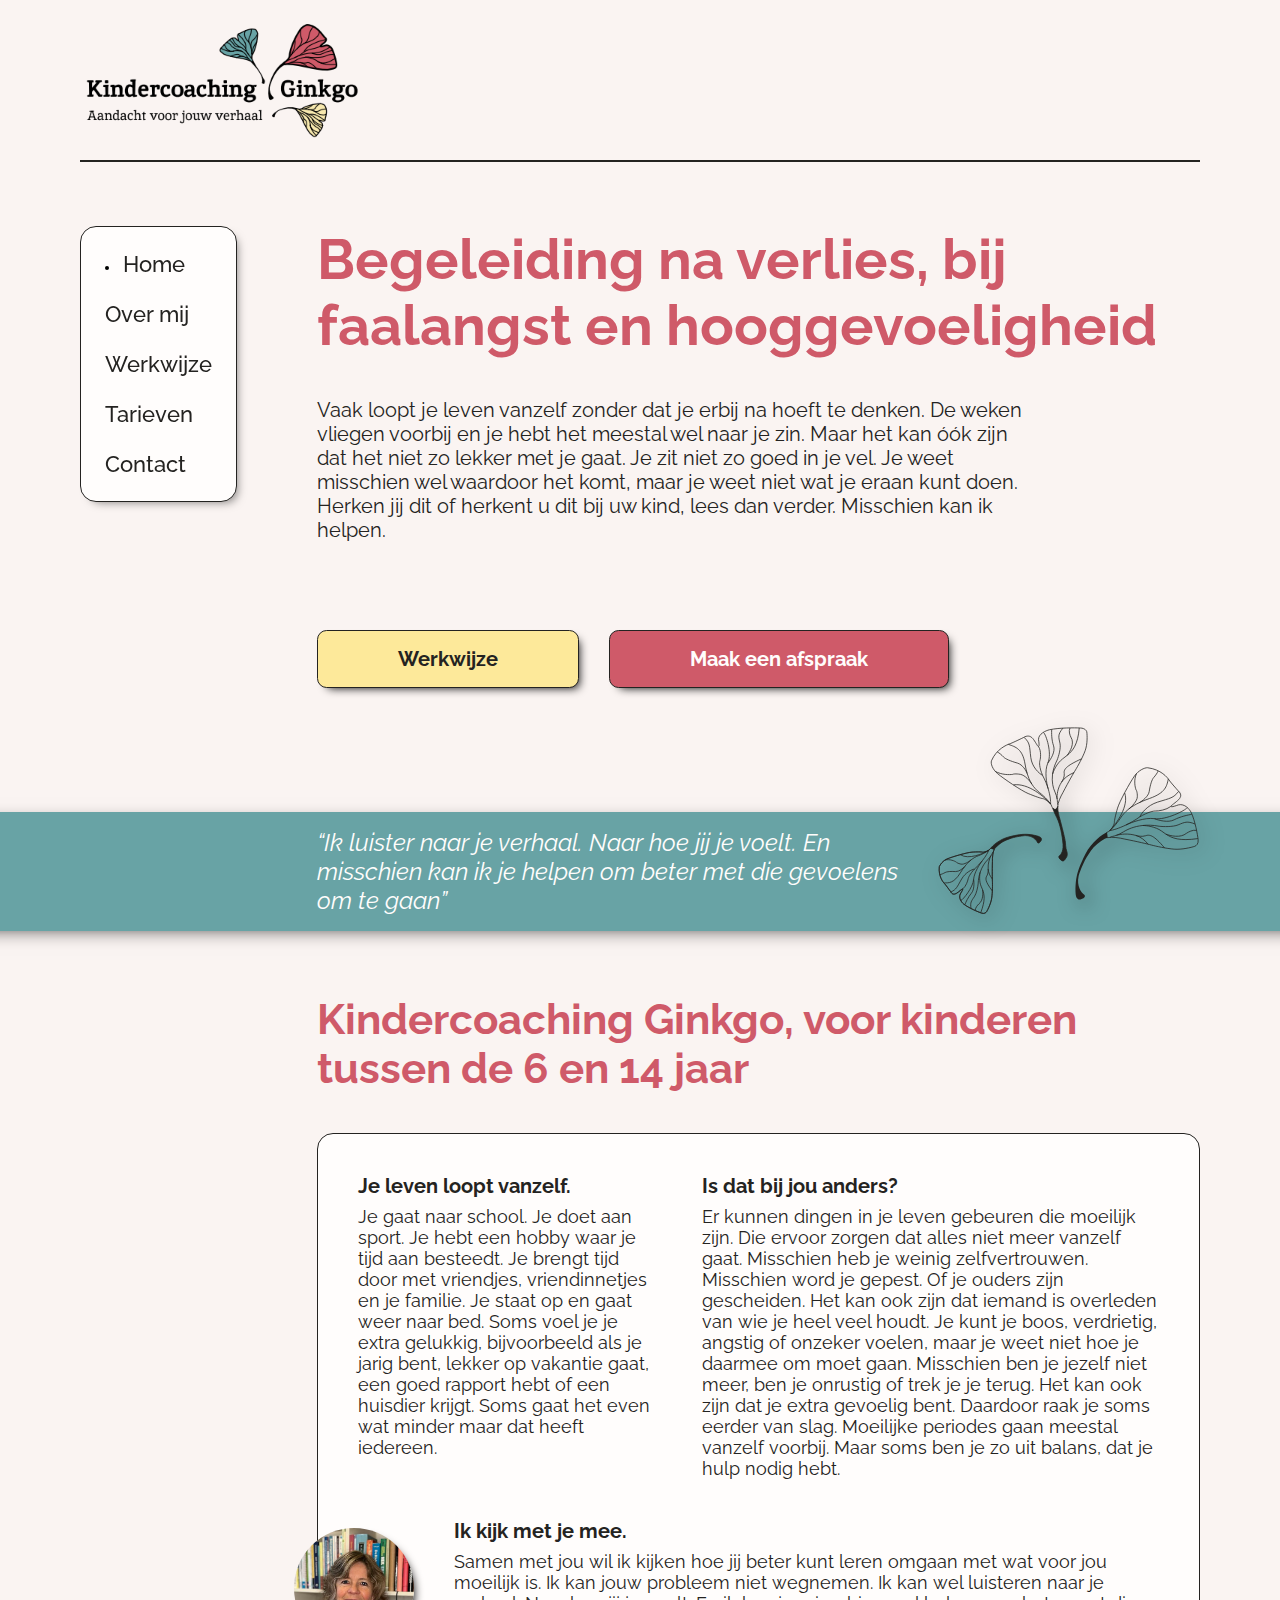
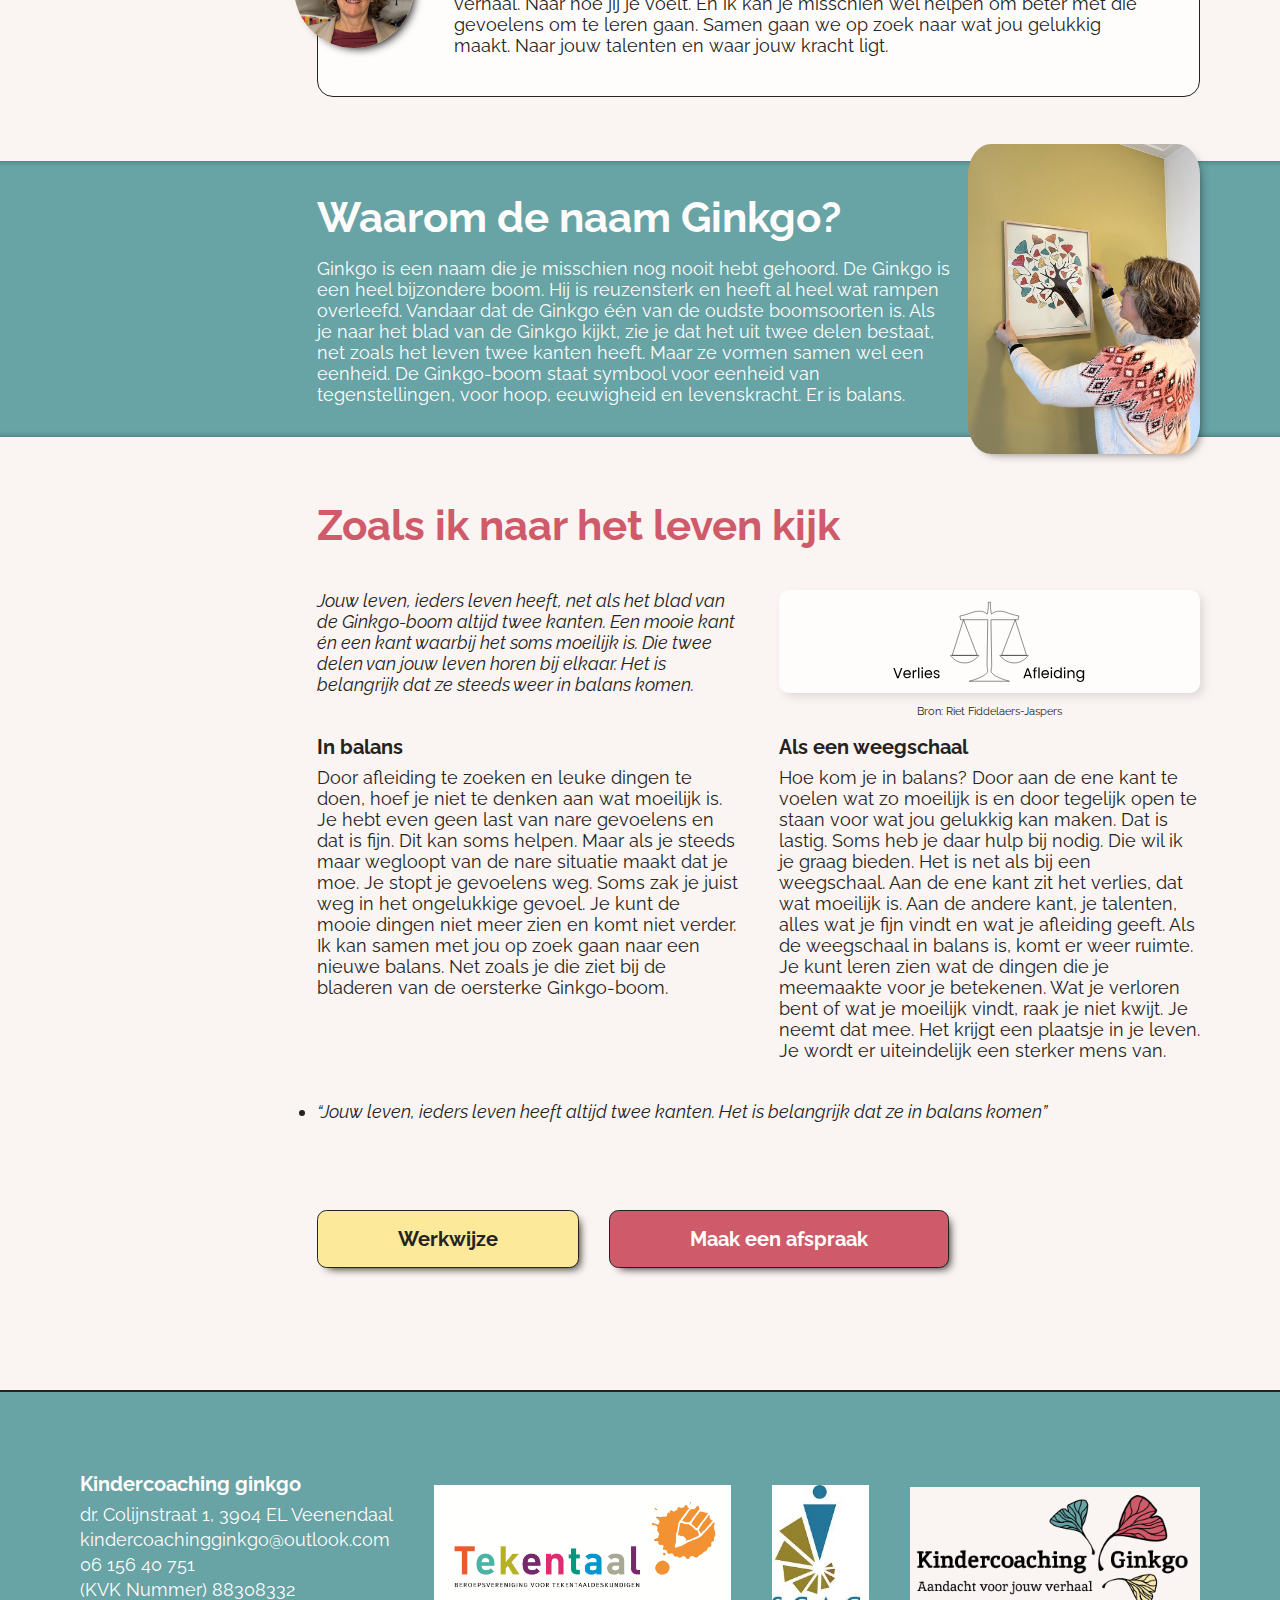
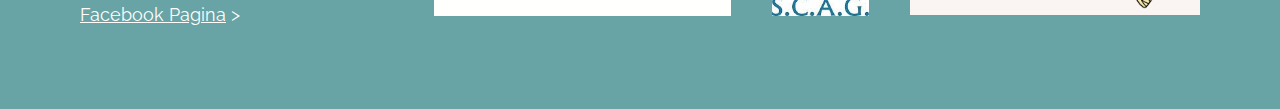
==== index.html @ 44a21fb3 "Transfer of kindercoachingginkgo repository" ====
<!DOCTYPE html>
<html lang="nl">
  <head>
    <meta charset="UTF-8">
    <meta http-equiv="X-UA-Compatible" content="IE=edge">
    <meta name="viewport" content="width=device-width, initial-scale=1.0">
    <meta name="author" content="Pieter Groenendijk">
    <title>Kindercoaching Ginkgo - Home</title>
    <link rel="icon" type="image/svg+xml" href="/resources/three_ginkgo_leaves_favicon.svg">
    <link rel="stylesheet" href="/CSS/base.css">
    <link rel="stylesheet" href="/CSS/index.css">
    <script src="/JS/base.js" defer></script>
    <script src="/JS/index.js" defer></script>
  </head>
  <body>

    <header>
      <article>
        <img src="/resources/logo_temp.PNG" alt="logo van kindercoaching ginkgo">
        <div class="burger">
          <div class="line"></div>
          <div class="line"></div>
          <div class="line"></div>
        </div>
      </article>
    </header>
    <div class="content-container">
      <aside>
        <nav>
          <ul>
            <li id="active"><a href="#">Home</a></li>
            <li><a href="/HTML/over_mij.html">Over mij</a></li>
            <li><a href="/HTML/werkwijze.html">Werkwijze</a></li>
            <li><a href="/HTML/tarieven.html">Tarieven</a></li>
            <li><a href="/HTML/contact.html">Contact</a></li>
          </ul>
        </nav>
      </aside>
      <main>
        <section>
          <article>
            <h1>Begeleiding na verlies, bij faalangst en hoog&shy;gevoeligheid</h1>
            <p>
              Vaak loopt je leven vanzelf zonder dat je erbij na hoeft te denken. De weken
              vliegen voorbij en je hebt het meestal wel naar je zin. Maar het kan óók
              zijn dat het niet zo lekker met je gaat. Je zit niet zo goed in je vel. Je
              weet misschien wel waardoor het komt, maar je weet niet wat je eraan kunt
              doen. Herken jij dit of herkent u dit bij uw kind, lees dan verder.
              Misschien kan ik helpen.
            </p>
            <a class="button" href="/HTML/werkwijze.html">Werkwijze</a>
            <a class="button" href="/HTML/contact.html">Maak een afspraak</a>
          </article>
        </section>
        <section class="blue-bar">
          <article>
            <div id="text-ginkgo-1-container" class="blue-bar-text-container">
              <q
                >Ik luister naar je verhaal. Naar hoe jij je voelt. En misschien kan ik je
                helpen om beter met die gevoelens om te gaan</q
              >
            </div>
            <div id="img-ginkgo-1-container" class="image-container">
              <img
                id="img-ginkgo-1"
                src="/resources/three_ginkgo_leaves.svg"
                alt="logo van kindercoaching ginkgo"
              >
            </div>
          </article>
        </section>
        <section>
          <article>
            <h2>Kindercoaching Ginkgo, voor kinderen tussen de 6 en 14 jaar</h2>
            <div id="boxed-container">
              <article>
                <h3>Je leven loopt vanzelf.</h3>
                <p>
                  Je gaat naar school. Je doet aan sport. Je hebt een hobby waar je tijd
                  aan besteedt. Je brengt tijd door met vriendjes, vriendinnetjes en je
                  familie. Je staat op en gaat weer naar bed. Soms voel je je extra
                  gelukkig, bijvoorbeeld als je jarig bent, lekker op vakantie gaat, een
                  goed rapport hebt of een huisdier krijgt. Soms gaat het even wat minder
                  maar dat heeft iedereen.
                </p>
              </article>
              <article>
                <h3>Is dat bij jou anders?</h3>
                <p>
                  Er kunnen dingen in je leven gebeuren die moeilijk zijn. Die ervoor
                  zorgen dat alles niet meer vanzelf gaat. Misschien heb je weinig
                  zelfvertrouwen. Misschien word je gepest. Of je ouders zijn gescheiden.
                  Het kan ook zijn dat iemand is overleden van wie je heel veel houdt. Je
                  kunt je boos, verdrietig, angstig of onzeker voelen, maar je weet niet
                  hoe je daarmee om moet gaan. Misschien ben je jezelf niet meer, ben je
                  onrustig of trek je je terug. Het kan ook zijn dat je extra gevoelig
                  bent. Daardoor raak je soms eerder van slag. Moeilijke periodes gaan
                  meestal vanzelf voorbij. Maar soms ben je zo uit balans, dat je hulp
                  nodig hebt.
                </p>
              </article>
              <article>
                <img src="/resources/headshot.png" alt="portret van Coraline voor een boekenkast" />
                <div>
                  <h3>Ik kijk met je mee.</h3>
                  <p>
                    Samen met jou wil ik kijken hoe jij beter kunt leren omgaan met wat
                    voor jou moeilijk is. Ik kan jouw probleem niet wegnemen. Ik kan wel
                    luisteren naar je verhaal. Naar hoe jij je voelt. En ik kan je
                    misschien wel helpen om beter met die gevoelens om te leren gaan.
                    Samen gaan we op zoek naar wat jou gelukkig maakt. Naar jouw talenten
                    en waar jouw kracht ligt.
                  </p>
                </div>
              </article>
            </div>
          </article>
        </section>
        <section id="naam-uitleg_ginkgo" class="blue-bar">
          <article>
            <div class="blue-bar-text-container">
              <h2>Waarom de naam Ginkgo?</h2>
              <p>
                Ginkgo is een naam die je misschien nog nooit hebt gehoord. De Ginkgo is
                een heel bijzondere boom. Hij is reuzensterk en heeft al heel wat rampen
                overleefd. Vandaar dat de Ginkgo één van de oudste boomsoorten is. Als je
                naar het blad van de Ginkgo kijkt, zie je dat het uit twee delen bestaat,
                net zoals het leven twee kanten heeft. Maar ze vormen samen wel een
                eenheid. De Ginkgo-boom staat symbool voor eenheid van tegenstellingen, voor hoop, eeuwigheid en levenskracht. Er is balans.
              </p>
            </div>
            <img
              id="img-ginkgo-2"
              src="/resources/schilderij_ophangen.jpeg"
              alt="logo van kindercoaching ginkgo"
            >
          </article>
        </section>
        <section>
          <article>
            <h2>Zoals ik naar het leven kijk</h2>
            <div class="first two-columns">
              <p>
                Jouw leven, ieders leven heeft, net als het blad van de Ginkgo-boom altijd twee kanten. Een mooie kant én een kant waarbij het soms moeilijk is. Die twee delen van jouw leven horen bij elkaar. Het is belangrijk dat ze steeds weer in balans komen.
              </p>
              <div class="weegschaal-container">
                <div class="weegschaal">
                <!-- <img class="weegschaal" src="/resources/weegschaalMetTekst.svg" alt="klassieke weegschaal met links verlies en rechts afleiding"> -->
              </div>
              <p class="bron">Bron: Riet Fiddelaers-Jaspers</p>
              </div>
            </div>
            <div class="two-columns">
              <article>
                <h3>In balans</h3>
                <p>
                  Door afleiding te zoeken en leuke dingen te doen, hoef je niet te denken
                  aan wat moeilijk is. Je hebt even geen last van nare gevoelens en dat is
                  fijn. Dit kan soms helpen. Maar als je steeds maar wegloopt van de nare
                  situatie maakt dat je moe. Je stopt je gevoelens weg. Soms zak je juist
                  weg in het ongelukkige gevoel. Je kunt de mooie dingen niet meer zien en
                  komt niet verder. Ik kan samen met jou op zoek gaan naar een nieuwe
                  balans. Net zoals je die ziet bij de bladeren van de oersterke
                  Ginkgo-boom.
                </p>
              </article>
              <article>
                <h3>Als een weegschaal</h3>
                <p>
                  Hoe kom je in balans? Door aan de ene kant te voelen wat zo moeilijk is
                  en door tegelijk open te staan voor wat jou gelukkig kan maken. Dat is
                  lastig. Soms heb je daar hulp bij nodig. Die wil ik je graag bieden. Het
                  is net als bij een weegschaal. Aan de ene kant zit het verlies, dat wat
                  moeilijk is. Aan de andere kant, je talenten, alles wat je fijn vindt en
                  wat je afleiding geeft. Als de weegschaal in balans is, komt er weer
                  ruimte. Je kunt leren zien wat de dingen die je meemaakte voor je
                  betekenen. Wat je verloren bent of wat je moeilijk vindt, raak je niet
                  kwijt. Je neemt dat mee. Het krijgt een plaatsje in je leven. Je wordt
                  er uiteindelijk een sterker mens van.
                </p>
              </article>
            </div>
            <q class="inline-quote">Jouw leven, ieders leven heeft altijd twee kanten. Het is belangrijk dat ze in balans komen</q>
            <a class="button" href="/HTML/werkwijze.html">Werkwijze</a>
            <a class="button" href="/HTML/contact.html">Maak een afspraak</a>
          </article>
        </section>
      </main>
    </div>
    <footer>
      <article>
        <div>
          <h3>Kindercoaching ginkgo</h3>
          <ul>
            <li>dr. Colijnstraat 1, 3904 EL Veenendaal</li>
            <li>kindercoachingginkgo<wbr>@outlook.com</li>
            <li>06 156 40 751</li>
            <li>(KVK Nummer) 88308332</li>
            <li><a class="inline-link" target="_blank" href="https://www.facebook.com/profile.php?id=100089373126480">Facebook Pagina</a> ></li>
          </ul>
        </div>
        <a class="inline-link" target="_blank" href="https://tekentaal.nl/"><img src="/resources/logo_tekentaal.png" alt="logo van beroepsvereniging tekentaal"></a>
        <a class="inline-link" target="_blank" href="https://www.scag.nl/"><img src="/resources/logo-scag.jpg" alt="logo van geschillencommissie SCAG"></a>
        <a class="inline-link" href="#"><img src="/resources/logo_temp.PNG" alt="logo van kindercoaching ginkgo"></a>
      </article>
    </footer>
  </body>
</html>
---- CSS/base.css ----
/* Raleway, sans-serif */
@import url("https://fonts.googleapis.com/css2?family=Raleway:ital,wght@0,400;0,500;0,700;1,500&display=swap") all;

:root {
  /* Colors */
  --clr_white: #faf4f2;
  --clr_extra_white: #fffdfc;
  --clr_black: #242321;
  --clr_red: #cf5a69;
  --clr_yellow: #fde99a;
  --clr_blue: #68a3a5;
  /* Spacing */
  --spc_smallest: 8rem;
  --spc_small: calc(var(--spc_smallest) * 2);
  --spc_regular: calc(var(--spc_small) * 2.5);
  --spc_large: calc(var(--spc_small) * 4);
  --spc_largest: calc(var(--spc_small) * 5);

  --spc_small_border: 1px;
  --spc_regular_border: 2px;
  /* Fonts */
  --fnt_weight_regular: 400;
  --fnt_weight_medium: 500;
  --fnt_weight_bold: 700;

  font-size: 1px; /* For scaling text */
  --fnt_size_paragraph_text: 18rem;
  --fnt_size_paragraph_special: 20rem;
  --fnt_size_navbar: 22rem;
  --fnt_size_quote: 24rem;
  --fnt_size_sec_title: 42rem;
  --fnt_size_main_title: 56rem;
  /* Shadows */
  --shd_regular: 5px 5px 10px -5px rgba(0, 0, 0, 0.5);
  --shd_strong: 5px 5px 10px -5px black;
  --shd_large: 0px 5px 20px -10px black;
}

::selection {
  background-color: var(--clr_yellow);
  color: var(--clr_red);
}

/* general */
html {
  width: 100vw;
  overflow-x: hidden;
}

html * {
  margin: 0;
  padding: 0;
  font-family: "Raleway", sans-serif;
  scroll-behavior: smooth;
}

body {
  --content-container-margin: min(80px, 10%);
  padding-inline: var(--content-container-margin);
  display: flex;
  flex-direction: column;
  min-height: 100vh;
  background-color: var(--clr_white);
}

body > * {
  margin-inline: auto;
  width: 100%;
  max-width: 1180px;
}

/* text related */
article :is(h1, h2) {
  font-weight: var(--fnt_weight_bold);
  color: var(--clr_red);
}

article :is(h3, p, ul, q) {
  color: var(--clr_black);
  max-width: 75ch;
}

article h1 {
  font-size: var(--fnt_size_main_title);
}

article h2 {
  font-size: var(--fnt_size_sec_title);
}

article :is(h3, a:not(.inline-link)),
section:first-child > article > p {
  font-size: var(--fnt_size_paragraph_special);
  max-width: 60ch;
}

article :is(p, ul, td) {
  font-size: var(--fnt_size_paragraph_text);
}

nav {
  font-size: var(--fnt_size_navbar);
}

q {
  quotes: "“" "”" "‘" "’";
  font-size: var(--fnt_size_quote);
  font-style: italic;
}

q.inline-quote {
  display: list-item;
  font-size: var(--fnt_size_paragraph_text);
  list-style-type: disc;
}

/* GENERAL SPACING */
section {
  padding-block: var(--spc_large);
}

section.blue-bar:not(.normal-spacing) {
  padding-block: var(--spc_small);
}

section.blue-bar:not(.normal-spacing) :is(h2, p, ul) {
  margin-block: var(--spc_small);
}

:is(h1, h2, p, q, ul):not(:last-child) {
  margin-block-end: var(--spc_regular);
}
/* 
h1, h2, p:not(:last-child), q {
  margin-block-end: var(--spc_regular);
} */

h3 {
  margin-block-end: var(--spc_smallest);
}

.button {
  margin-block-start: calc(var(--spc_regular) * 1.2);
  margin-block-end: calc(var(--spc_regular) * 1.5);
}

#boxed-container {
  display: grid;
  padding: var(--spc_regular);
  border: var(--spc_small_border) solid var(--clr_black);
  border-radius: var(--spc_small);
  background-color: var(--clr_extra_white);
}

/* header * */
header > article {
  position: relative;
  border-block-end: var(--spc_regular_border) solid var(--clr_black);
  padding-block: var(--spc_small);
}

/* div.content-container */
.content-container {
  position: relative;
  display: flex;
  flex-grow: 1;
}

/* aside + nav */
aside {
  position: relative;
  top: var(--spc_large);
  margin-inline-end: var(--spc_largest);
}

nav {
  position: sticky;
  top: var(--spc_large); /* to force it to stick with a minimum spacing when scrolling */
  z-index: 1; /* To render above full bleed .blue-bar elements */
  border: var(--spc_small_border) solid var(--clr_black);
  border-radius: var(--spc_small);
  box-shadow: var(--shd_regular);
  background-color: var(--clr_extra_white);
}

nav > ul {
  list-style-type: none;
}

nav li {
  margin: calc(var(--spc_small) * 1.5);
}

#active {
  list-style-type: disc;
  list-style-position: inside;
}

#active::marker {
  font-size: 0.6em;
}

nav a {
  font-weight: var(--fnt_weight_medium);
  text-decoration: underline solid transparent;
  color: var(--clr_black);
  transition: 500ms;
}

nav a:hover {
  text-shadow: 0px 0px 0 var(--clr_black);
  color: var(--clr_black);
  text-decoration: underline solid var(--clr_blue);
  text-decoration-thickness: 2px;
}

/* main */
.button {
  position: relative;
  display: inline-block;
  width: fit-content;
  margin-inline-end: calc(var(--spc_regular) * 0.75);
  padding-block: var(--spc_small);
  padding-inline: var(--spc_largest);
  background-color: var(--clr_yellow);
  border: var(--spc_small_border) solid var(--clr_black);
  border-radius: calc(var(--spc_small) * 0.6);
  box-shadow: var(--shd_strong);
  font-weight: var(--fnt_weight_bold);
  text-decoration: none;
  transition-property: left, top, box-shadow;
  inset: 0;
  transition-duration: 300ms;
}

.button:hover {
  left: 2.5px;
  top: 2.5px;
  box-shadow: none;
}

.button:hover::before {
  /* To prevent moving back when mouse on border of button */
  content: "";
  position: absolute;
  inset: -3.5px;
}

.button[href="/HTML/werkwijze.html"] {
  margin-block-end: 0; /* to hard-fix margins not collapsing because of display: inline-block; */
  background-color: var(--clr_yellow);
  color: var(--clr_black);
}

.button[href="/HTML/contact.html"] {
  text-align: center;
  background-color: var(--clr_red);
  color: var(--clr_extra_white);
}

/*blue bar */
.blue-bar {
  position: relative;
  isolation: isolate;
  background-color: var(--clr_blue);
}

.blue-bar::before,
footer::before {
  content: "";
  display: block;
  position: absolute;
  margin-inline: -50vw;
  inset: 0;
  z-index: -1;
  background-color: var(--clr_blue);
}

.blue-bar::before {
  box-shadow: var(--shd_large);
}

.blue-bar:nth-child(4n)::before {
  box-shadow: inset 0 0 10px -4px black;
}

.blue-bar > article {
  display: flex;
  gap: var(--spc_small);
}

.blue-bar :is(h2, p, ul, q) {
  color: var(--clr_extra_white);
}

/* footer */
footer {
  padding-block: var(--spc_largest);
  position: relative;
  background-color: var(--clr_blue);
}

footer::before {
  outline: var(--spc_regular_border) solid var(--clr_black);
}

footer > article {
  display: flex;
  flex-direction: row;
  margin-inline: auto;
  justify-content: space-between;
  align-items: center;
  gap: var(--spc_regular);
}

footer > article :first-child {
  flex-shrink: 0; /* Text at the left maintains it's size; */
  word-break: break-word;
}

footer > article * {
  color: var(--clr_extra_white);
  min-width: 0;
}

footer > article a > img {
  width: 100%;
  height: 100%;
  max-height: 132px;
}

footer > article ul {
  list-style-type: none;
}

footer > article li {
  margin-block: calc(var(--spc_smallest) / 2);
}

/* LAYOUT ADJUSTMENTS */

/* Enlarge font-size for for large screen */
@media screen and (max-width: 1024px) {
  :root {
    --spc_smallest: 7rem;
    --spc_small: calc(var(--spc_smallest) * 2);
    --spc_regular: calc(var(--spc_small) * 2.5);
    --spc_large: calc(var(--spc_small) * 4);
    --spc_largest: calc(var(--spc_small) * 5);

    --fnt_size_paragraph_text: 16rem;
    --fnt_size_paragraph_special: 18rem;
    --fnt_size_navbar: 19rem;
    --fnt_size_quote: 20rem;
    --fnt_size_sec_title: 34rem;
    --fnt_size_main_title: 42rem;
  }

  /* header */
  header {
    position: sticky;
    z-index: 1;
    top: 0;
    background: var(--clr_white);
  }

  header > article {
    display: flex;
    justify-content: space-between;
    align-items: center;
  }

  header::before {
    content: "";
    background: var(--clr_white);
    border-bottom: var(--spc_regular_border) solid black;
    display: block;
    position: absolute;
    margin-inline: -50vw;
    inset: 0;
    z-index: -1;
  }

    header > article > img {
      height: 75px;
    }

  /* navbar */
  .burger {
    width: 38px;
    padding: 15px;
    margin: -15px;
    z-index: 2;
    border-radius: 10px;;
  }

  .burger:hover {
    background: var(--clr_extra_white);
  }

  .burger > .line {
    width: 100%;
    height: 2px;
    margin: 10px 0;
    background-color: var(--clr_black);
    border-radius: 5px;
  }

  aside {
    display: block;
    position: fixed;
    top: 104px;
    margin: 0;
    height: 100vh;
    z-index: 1;
    transition: all 500ms;
    right: -300px;
  }

  .visible {
    right: -0;
  }

  nav {
    position: relative;
    top: 0;
    height: 100%;
    border-radius: 0;
    padding-inline: var(--spc_regular);
  }

  nav > ul > li {
    padding-block-start: var(--spc_small);
  }

  /* intro */
  .button {
    margin-block-start: calc(var(--spc_regular) * 0.8);
    margin-block-end: 0;
  }

  /* footer */
  footer > article {
    display: grid;
    grid-template-columns: min-content auto;
    gap: var(--spc_small);
  }

  footer > article a > img {
    width: auto;
  }

  footer > article a[href="https://www.scag.nl/"] {
    grid-column: 2;
    grid-row: 1;
  }

  footer > article a[href="https://www.scag.nl/"] > img {
    display: block;
    margin-inline-start: auto;
  }

  footer > article a[href="https://tekentaal.nl/"] {
    grid-column: 2;
  }

  footer > article a[href="#"] {
    grid-row: 2;
  }
}

@media screen and (max-width: 800px) {
  :root {
    --fnt_size_sec_title: 28rem;
    --fnt_size_main_title: 32rem;
  }

  /* footer */
  footer > article {
    grid-template-columns: 1fr;
  }

  footer > article * {
    margin-inline: auto;
    grid-column: 1 !important;
    grid-row: auto / auto !important;
  }

  footer > article > a[href="#"] {
    grid-row: 2 !important;
  } 

  footer > article a > img {
    max-width: 290px;
    width: 100%;
  }
}
---- CSS/index.css ----
#boxed-container {
    grid-template-columns: 1fr 1.5fr;
    gap: var(--spc_regular);
}

#boxed-container > *:last-child {
    display: flex;
    align-items: center;
    margin-inline-start: calc(var(--spc_large) * -1);
    grid-column: span 2;
}

#boxed-container > :last-child > img {
    margin-right: var(--spc_regular);
    border-radius: 50%;
    box-shadow: var(--shd_strong);
}

.two-columns {
    margin-block-end: var(--spc_regular);
    display: grid;
    grid-template-columns: 1fr 1fr;
    gap: var(--spc_regular);
}

.first.two-columns {
    grid-template-columns: 1fr 1fr;
}

.first.two-columns > p {
    font-style: italic;
    margin-block-end: 0;
}

.weegschaal-container {
    display: flex;
    flex-direction: column;
    height: 110%;
}

.weegschaal {
    height: 100%;
    box-sizing: border-box;
    background-color: var(--clr_extra_white);
    background-image: url("/resources/weegschaal.svg");
    background-repeat: no-repeat;
    background-size: contain;
    background-position: center;
    border-radius: 10px;
    border: 10px solid var(--clr_extra_white);
    filter: drop-shadow(4px 4px 4px rgba(0, 0, 0, 0.1));
}

.bron {
    margin: 0 auto;
    text-align: center;
    position: relative;
    top: calc(var(--spc_small) * 0.75);
    font-size: calc(var(--fnt_size_paragraph_text) * 0.6);
}

#img-ginkgo-1-container {
    position: relative;
    flex: 1 0.5 40%;
    max-width: 280px; /* to max the height of the image inside */
}

#img-ginkgo-1 {
    position: absolute;
    width: 100%;
    bottom: 0;
    filter: drop-shadow(5px 5px 10px rgba(0, 0, 0, 0.5)); /* --shd_regular w/o spread */
}

#img-ginkgo-2 {
    position: absolute;
    max-width: 440px;
    height: min(120%, 310px);
    top: 50%;
    right: 0;
    transform: translateY(-50%);
    border-radius: 10%;
    box-shadow: var(--shd_regular);
} 

img[src="/resources/headshot.png"] {
    width: 120px;
}

@media screen and (max-width: 1150px) {
    #boxed-container {
        grid-template-columns: auto;
    }

    #boxed-container > *:last-child {
        grid-column: span 1;
    }
}

@media screen and (max-width: 1024px) {

}

@media screen and (max-width: 800px) {
    #img-ginkgo-1-container {
        display: none;
    }

    #img-ginkgo-2 {
        display: none;
    }

    .two-columns {
        display: flex;
        flex-direction: column;
    }

    .weegschaal-container {
        height: 150px;
    }

    img[src="/resources/weegschaal.svg"] {
        height: 80px;
    }

    #boxed-container>*:last-child {
        align-items: start;
    }

    #boxed-container > :last-child > img {
        width: 60px;
        align-items: flex-start;
    }
}
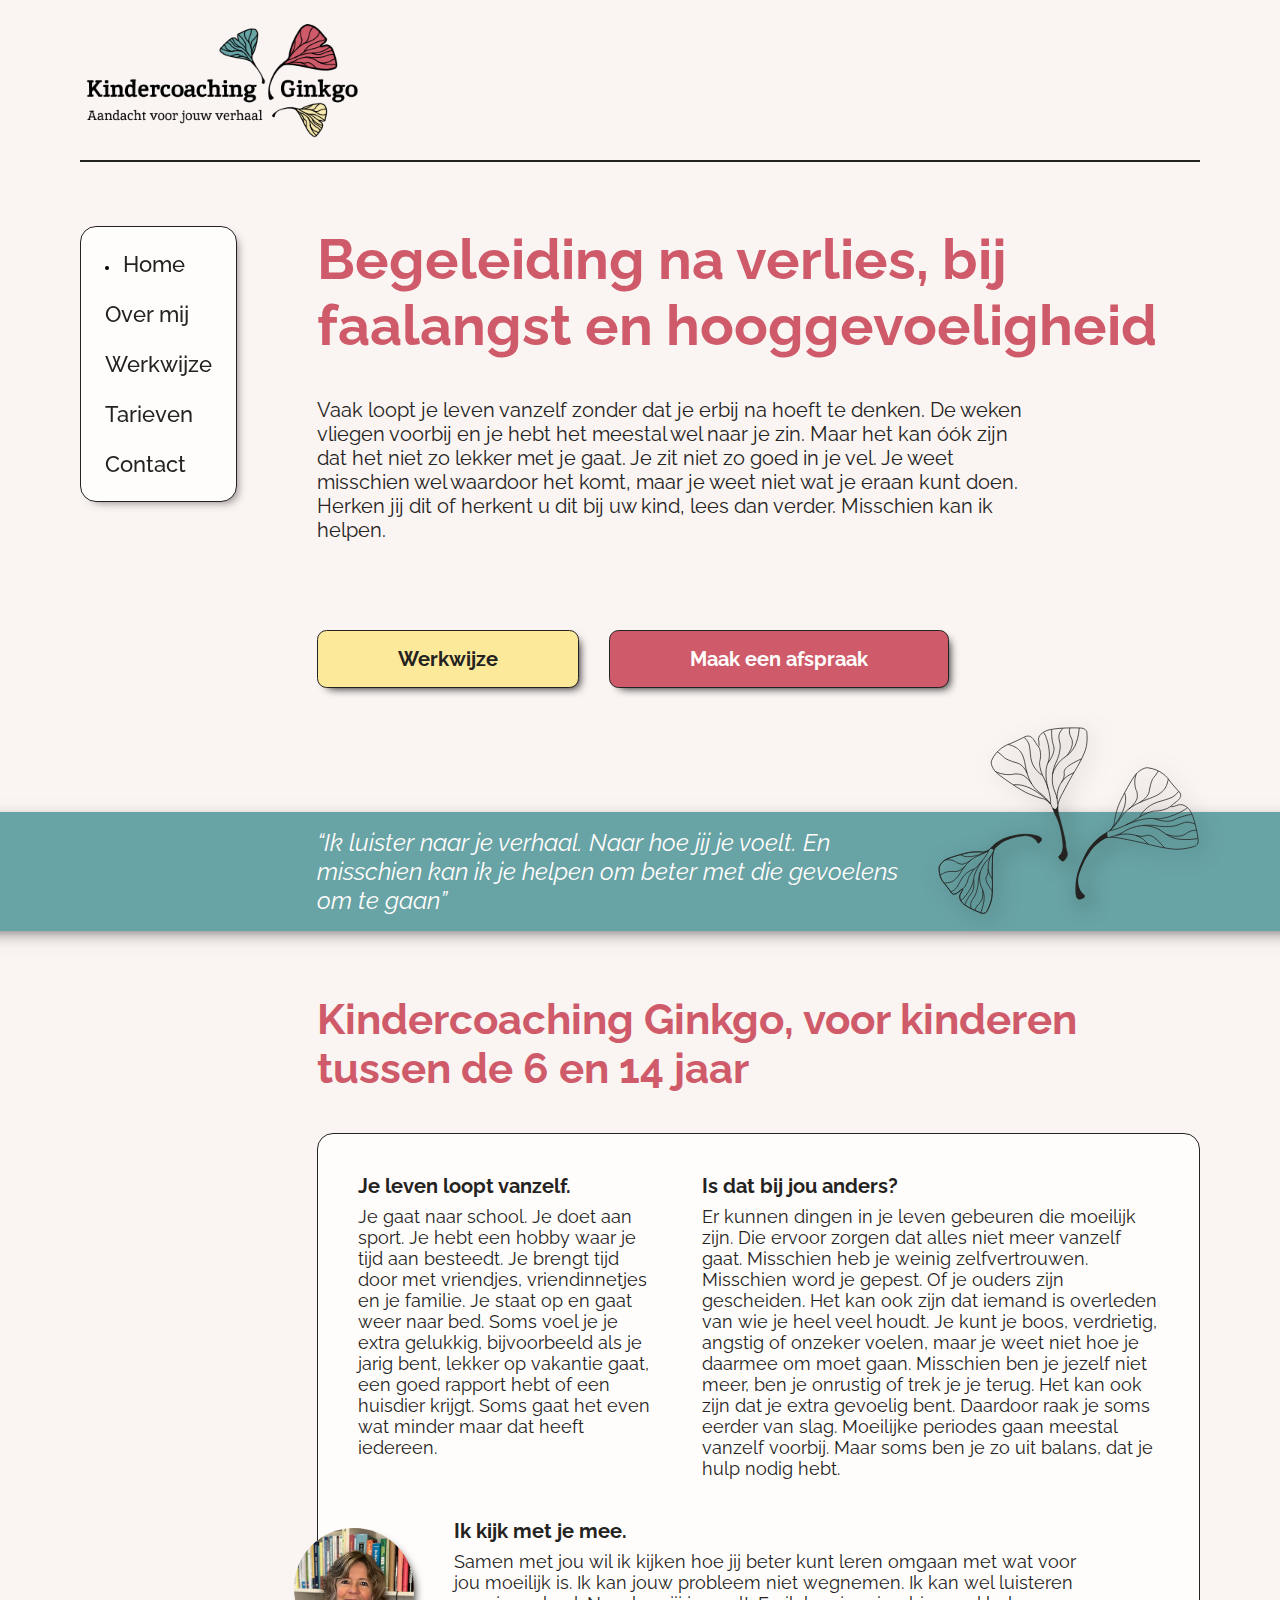
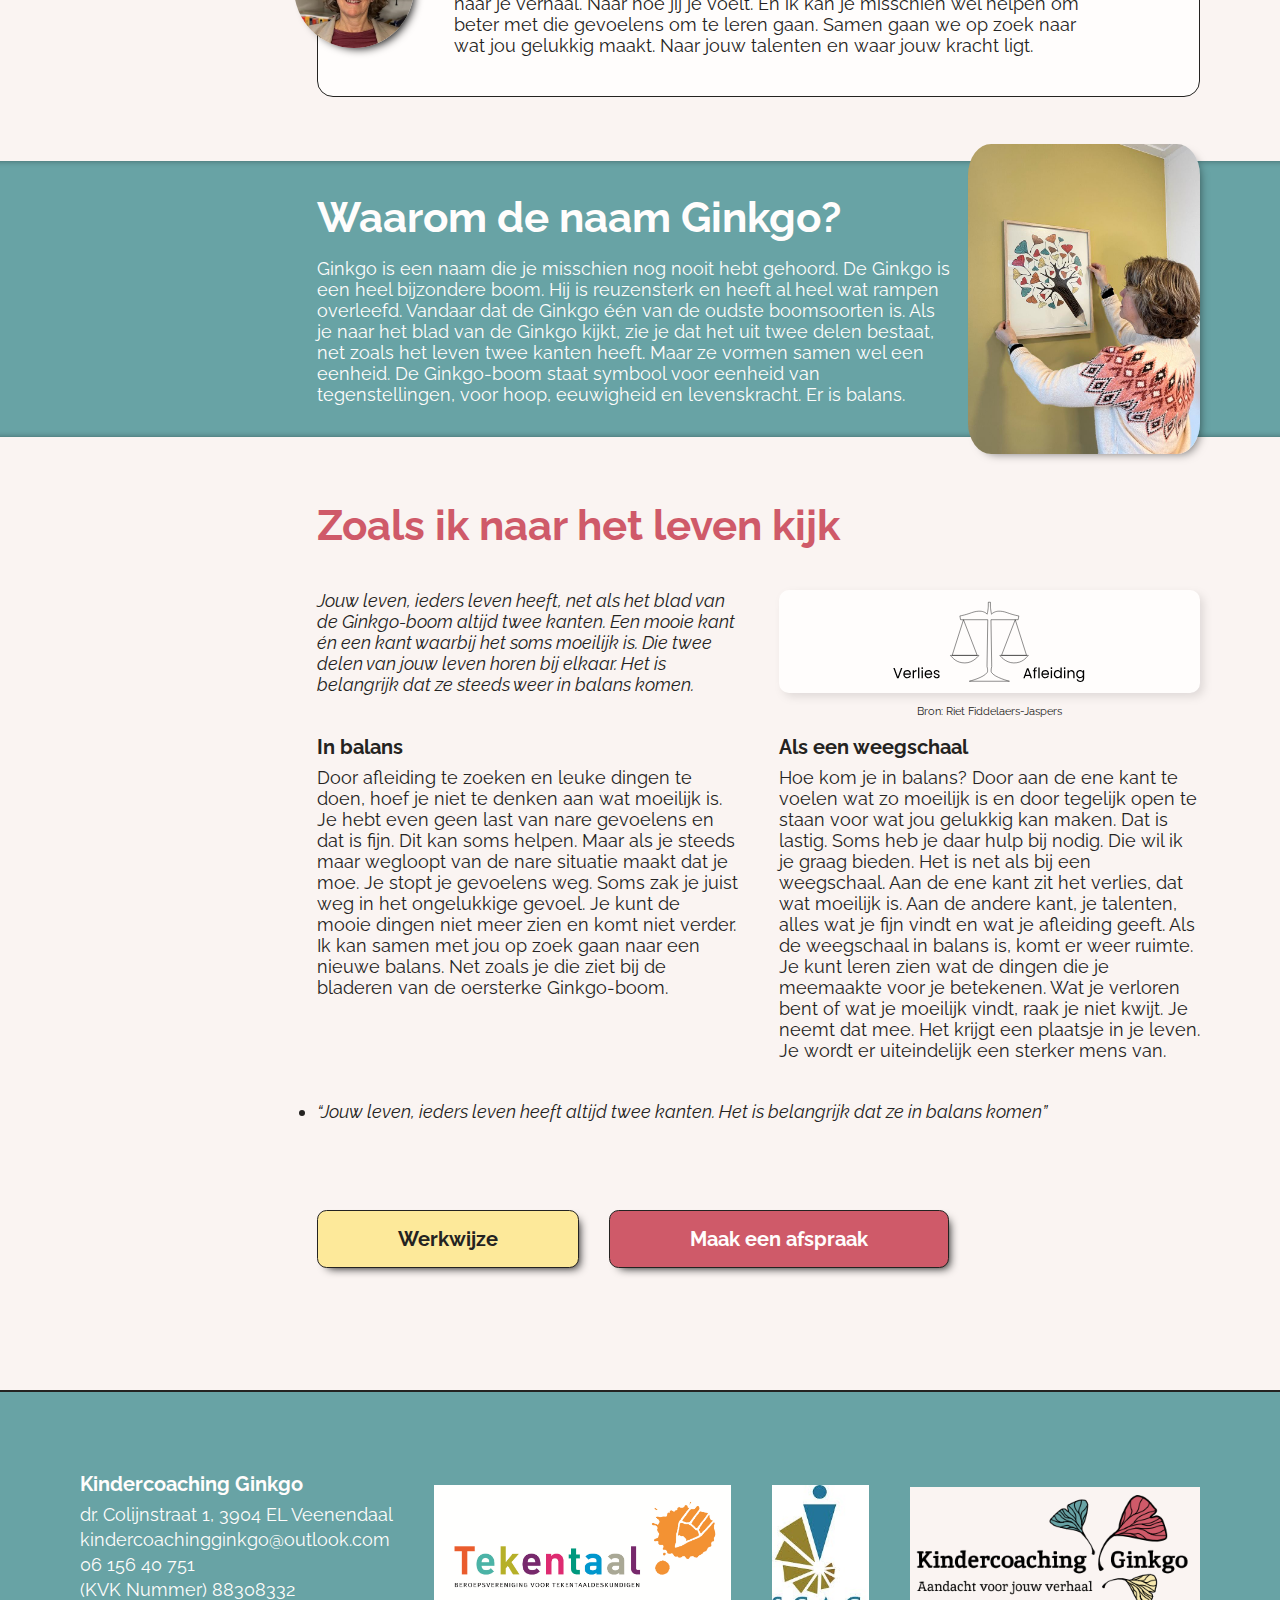
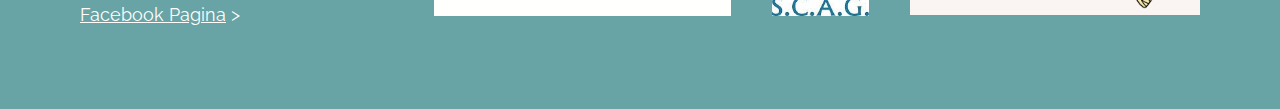
==== commit f24da9c6: "Update index.html" ====
--- a/index.html
+++ b/index.html
@@ -190,7 +190,7 @@
     <footer>
       <article>
         <div>
-          <h3>Kindercoaching ginkgo</h3>
+          <h3>Kindercoaching Ginkgo</h3>
           <ul>
             <li>dr. Colijnstraat 1, 3904 EL Veenendaal</li>
             <li>kindercoachingginkgo<wbr>@outlook.com</li>
--- a/CSS/base.css
+++ b/CSS/base.css
@@ -43,13 +43,14 @@
 
 /* general */
 html {
-  width: 100vw;
+  max-width: 100%;
   overflow-x: hidden;
 }
 
 html * {
   margin: 0;
   padding: 0;
+  max-width: 100%;
   font-family: "Raleway", sans-serif;
   scroll-behavior: smooth;
 }
@@ -61,6 +62,7 @@
   flex-direction: column;
   min-height: 100vh;
   background-color: var(--clr_white);
+  overflow-x: clip;
 }
 
 body > * {
@@ -442,7 +444,6 @@
   /* footer */
   footer > article {
     display: grid;
-    grid-template-columns: min-content auto;
     gap: var(--spc_small);
   }
 
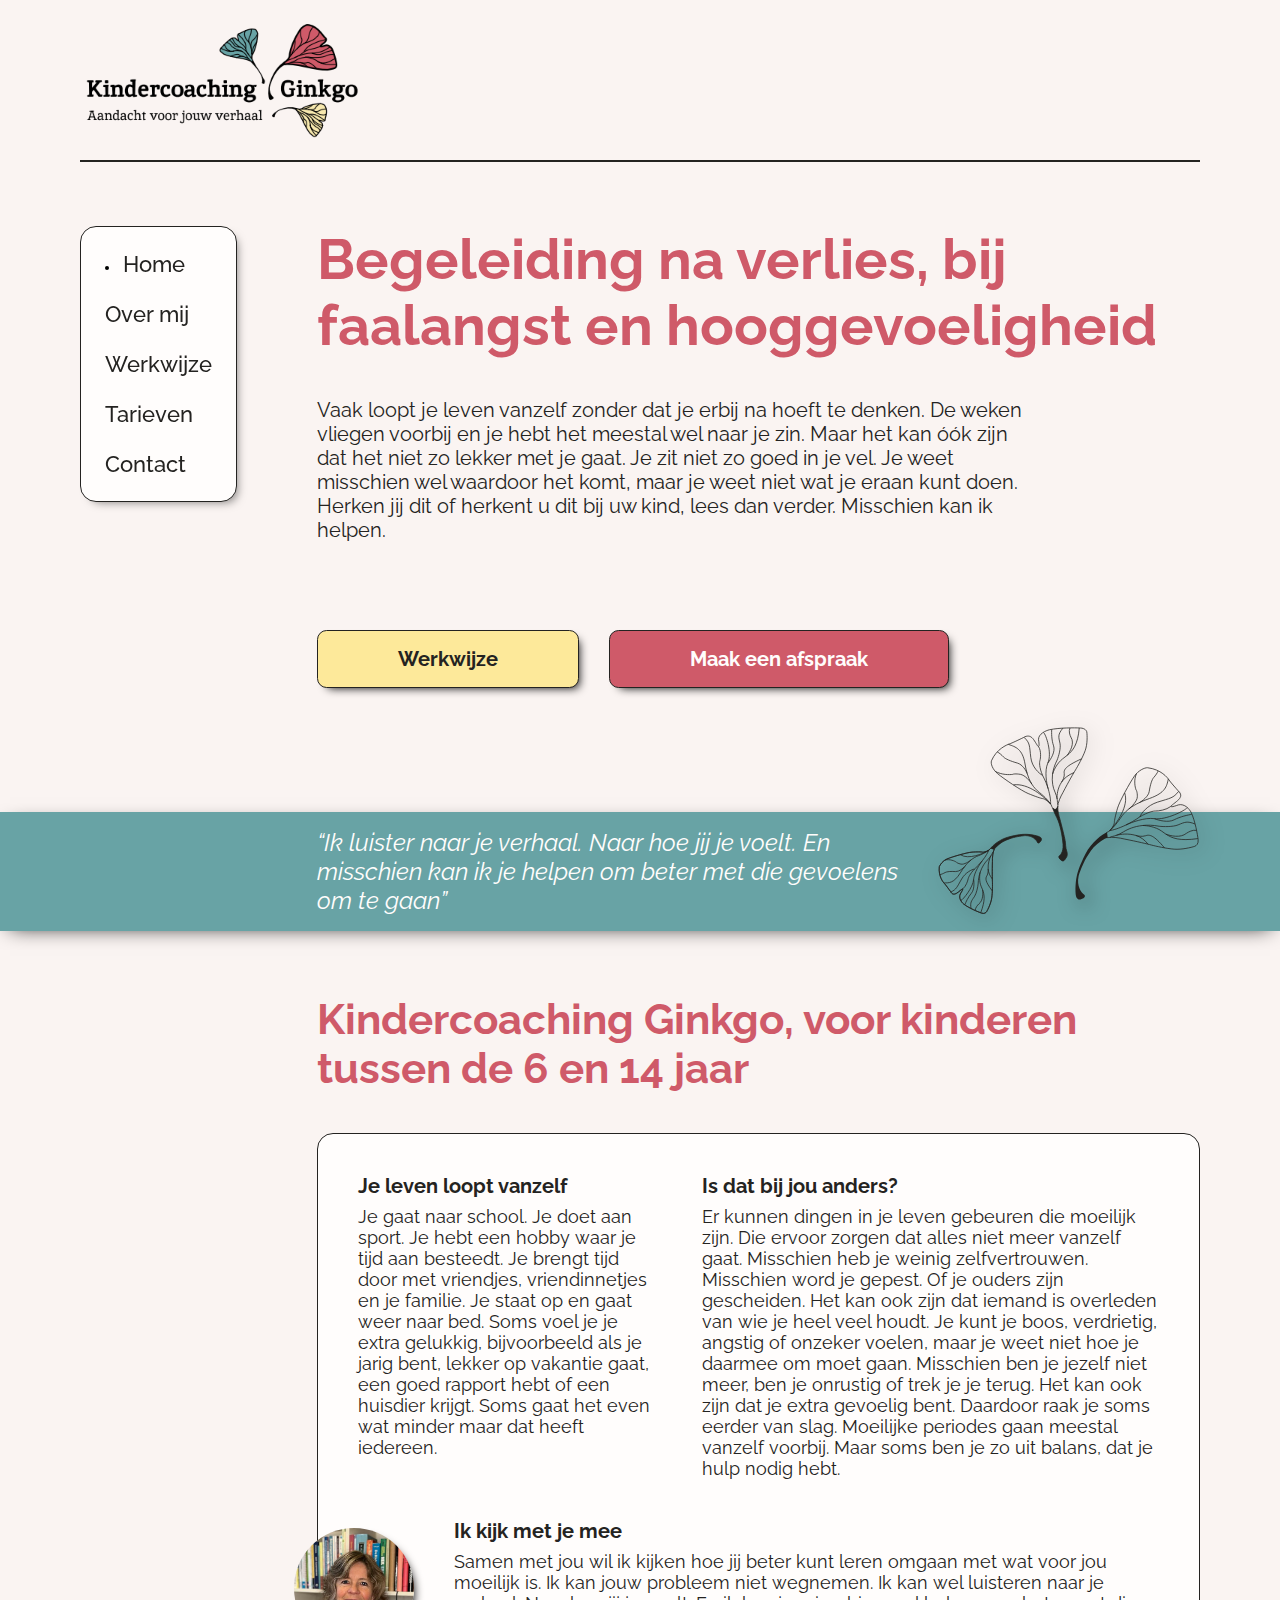
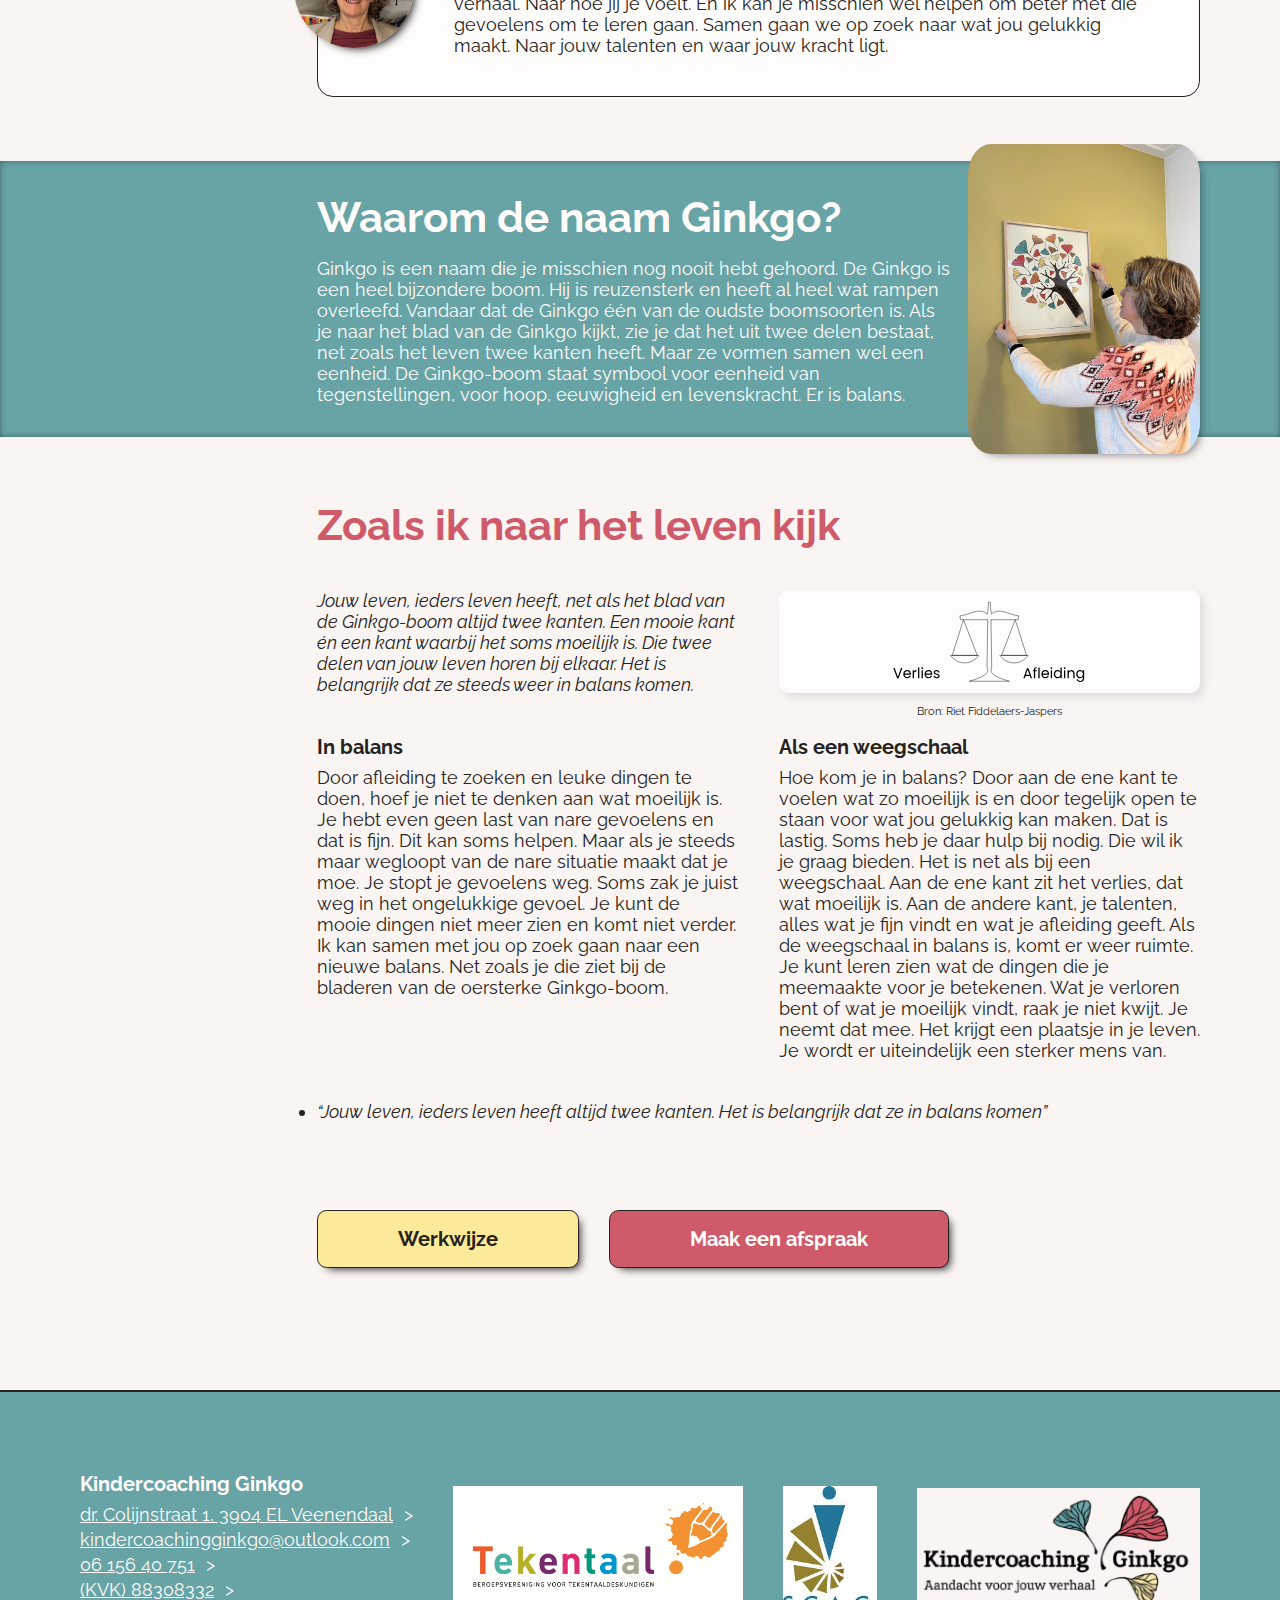
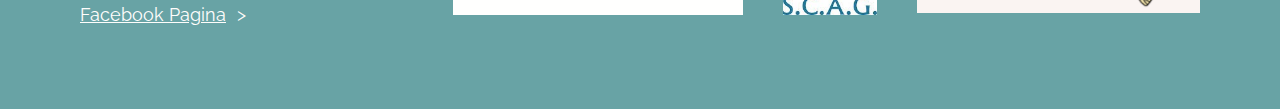
==== commit bd0cc1df: "Feedback" ====
--- a/index.html
+++ b/index.html
@@ -5,7 +5,8 @@
     <meta http-equiv="X-UA-Compatible" content="IE=edge">
     <meta name="viewport" content="width=device-width, initial-scale=1.0">
     <meta name="author" content="Pieter Groenendijk">
-    <title>Kindercoaching Ginkgo - Home</title>
+    <meta name="description" content="Kindercoaching Ginkgo: begeleiding na verlies voor kinderen van 6 tot 14 jaar. Coralinde Giel stemt de werkvorm - bijvoorbeeld Tekentaal - af op uw kind.">
+    <title>Begeleiding na verlies | Kindercoaching Ginkgo Veenendaal</title>
     <link rel="icon" type="image/svg+xml" href="/resources/three_ginkgo_leaves_favicon.svg">
     <link rel="stylesheet" href="/CSS/base.css">
     <link rel="stylesheet" href="/CSS/index.css">
@@ -13,7 +14,6 @@
     <script src="/JS/index.js" defer></script>
   </head>
   <body>
-
     <header>
       <article>
         <img src="/resources/logo_temp.PNG" alt="logo van kindercoaching ginkgo">
@@ -74,7 +74,7 @@
             <h2>Kindercoaching Ginkgo, voor kinderen tussen de 6 en 14 jaar</h2>
             <div id="boxed-container">
               <article>
-                <h3>Je leven loopt vanzelf.</h3>
+                <h3>Je leven loopt vanzelf</h3>
                 <p>
                   Je gaat naar school. Je doet aan sport. Je hebt een hobby waar je tijd
                   aan besteedt. Je brengt tijd door met vriendjes, vriendinnetjes en je
@@ -102,7 +102,7 @@
               <article>
                 <img src="/resources/headshot.png" alt="portret van Coraline voor een boekenkast" />
                 <div>
-                  <h3>Ik kijk met je mee.</h3>
+                  <h3>Ik kijk met je mee</h3>
                   <p>
                     Samen met jou wil ik kijken hoe jij beter kunt leren omgaan met wat
                     voor jou moeilijk is. Ik kan jouw probleem niet wegnemen. Ik kan wel
@@ -192,11 +192,11 @@
         <div>
           <h3>Kindercoaching Ginkgo</h3>
           <ul>
-            <li>dr. Colijnstraat 1, 3904 EL Veenendaal</li>
-            <li>kindercoachingginkgo<wbr>@outlook.com</li>
-            <li>06 156 40 751</li>
-            <li>(KVK Nummer) 88308332</li>
-            <li><a class="inline-link" target="_blank" href="https://www.facebook.com/profile.php?id=100089373126480">Facebook Pagina</a> ></li>
+            <li><a href="https://www.google.nl/maps/place/Doctor+Colijnstraat+1,+3904+EL+Veenendaal/@52.0200276,5.5401296,17.9z/data=!4m5!3m4!1s0x47c65181c2207737:0x3719886c580dce8d!8m2!3d52.0196391!4d5.5416568" class="inline-link" target="_blank">dr. Colijnstraat 1, 3904 EL Veenendaal</a></li>
+            <li><a class="inline-link" href="mailto:kindercoachingginkgo@outlook.com" target="_blank">kindercoachingginkgo<wbr>@outlook.com</a></li>
+            <li><a class="inline-link" href="tel:0615640751" class="inline-link">06 156 40 751</a></li>
+            <li><a href="https://bedrijvenmonitor.info/bedrijf/onderwijs/kindercoaching-ginkgo/kvknummer/883083320000" class="inline-link" target="_blank">(KVK) 88308332</a></li>
+            <li><a class="inline-link" target="_blank" href="https://www.facebook.com/profile.php?id=100089373126480">Facebook Pagina</a></li>
           </ul>
         </div>
         <a class="inline-link" target="_blank" href="https://tekentaal.nl/"><img src="/resources/logo_tekentaal.png" alt="logo van beroepsvereniging tekentaal"></a>
--- a/CSS/base.css
+++ b/CSS/base.css
@@ -56,13 +56,12 @@
 }
 
 body {
-  --content-container-margin: min(80px, 10%);
+  --content-container-margin: min(80px, 10vw);
   padding-inline: var(--content-container-margin);
   display: flex;
   flex-direction: column;
   min-height: 100vh;
   background-color: var(--clr_white);
-  overflow-x: clip;
 }
 
 body > * {
@@ -191,6 +190,7 @@
 
 nav li {
   margin: calc(var(--spc_small) * 1.5);
+  white-space: nowrap;
 }
 
 #active {
@@ -204,7 +204,8 @@
 
 nav a {
   font-weight: var(--fnt_weight_medium);
-  text-decoration: underline solid transparent;
+  text-decoration: none; /* if browser does not support transparent underline; */
+  text-decoration: underline solid rgba(0, 0, 0, 0);
   color: var(--clr_black);
   transition: 500ms;
 }
@@ -272,8 +273,10 @@
   content: "";
   display: block;
   position: absolute;
-  margin-inline: -50vw;
-  inset: 0;
+  top: 0;
+  bottom: 0;
+  right: calc(max(calc((100vw - 1180px) / 2), min(80px, 10vw)) * -1);
+  width: 100vw;
   z-index: -1;
   background-color: var(--clr_blue);
 }
@@ -326,7 +329,6 @@
 }
 
 footer > article a > img {
-  width: 100%;
   height: 100%;
   max-height: 132px;
 }
@@ -337,6 +339,20 @@
 
 footer > article li {
   margin-block: calc(var(--spc_smallest) / 2);
+}
+
+footer > article ul > li > a:hover {
+  color: var(--clr_yellow);
+}
+
+footer > article ul > li > a::after {
+  content: ">";
+  display: inline-block;
+  margin-inline-start: 1ch;
+}
+
+footer > article ul > li > a:hover::after {
+  transform: scale(1.5);
 }
 
 /* LAYOUT ADJUSTMENTS */
@@ -378,8 +394,10 @@
     border-bottom: var(--spc_regular_border) solid black;
     display: block;
     position: absolute;
-    margin-inline: -50vw;
-    inset: 0;
+    top: 0;
+    bottom: 0;
+    right: calc(max(calc((100vw - 1180px) / 2), min(80px, 10vw)) * -1);
+    width: 100vw;
     z-index: -1;
   }
 
--- a/CSS/index.css
+++ b/CSS/index.css
@@ -3,10 +3,11 @@
     gap: var(--spc_regular);
 }
 
-#boxed-container > *:last-child {
+#boxed-container > :last-child {
+    margin-inline-start: calc(var(--spc_large) * -1);
+    max-width: revert;
     display: flex;
     align-items: center;
-    margin-inline-start: calc(var(--spc_large) * -1);
     grid-column: span 2;
 }
 
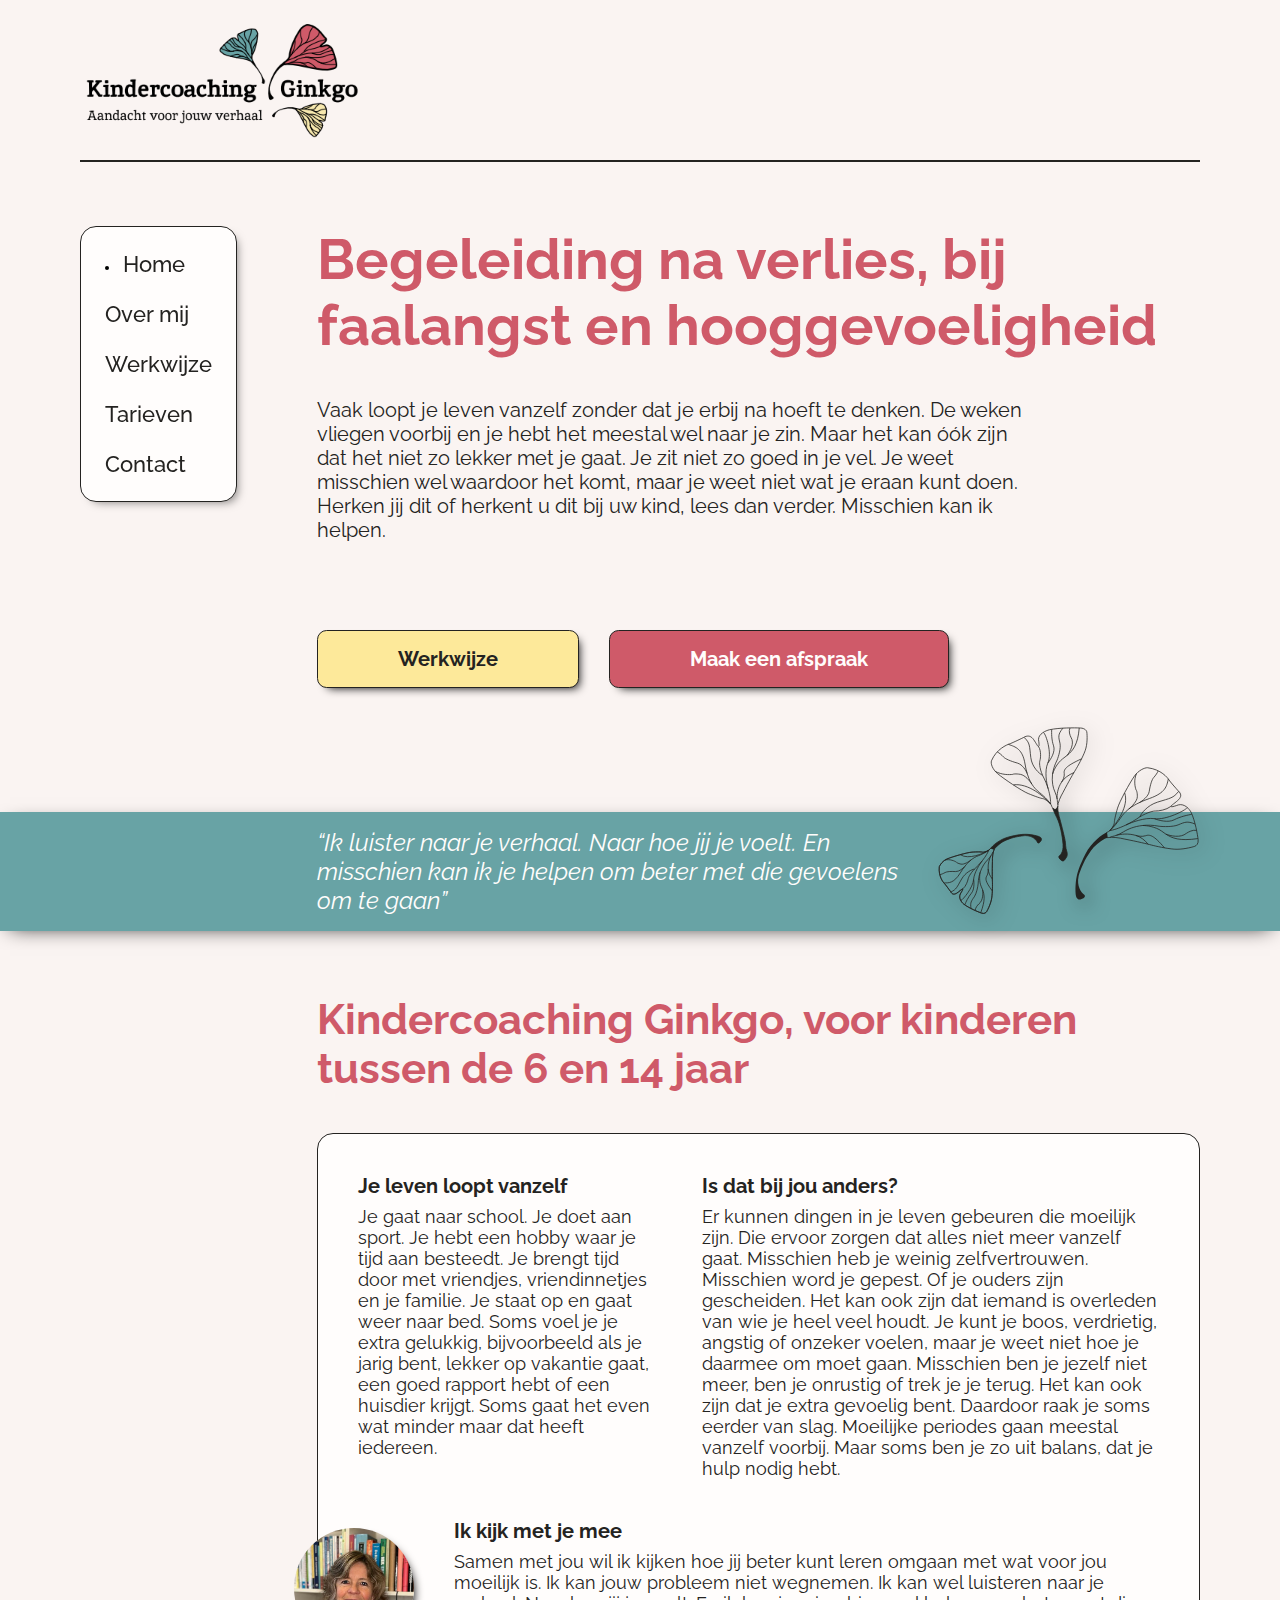
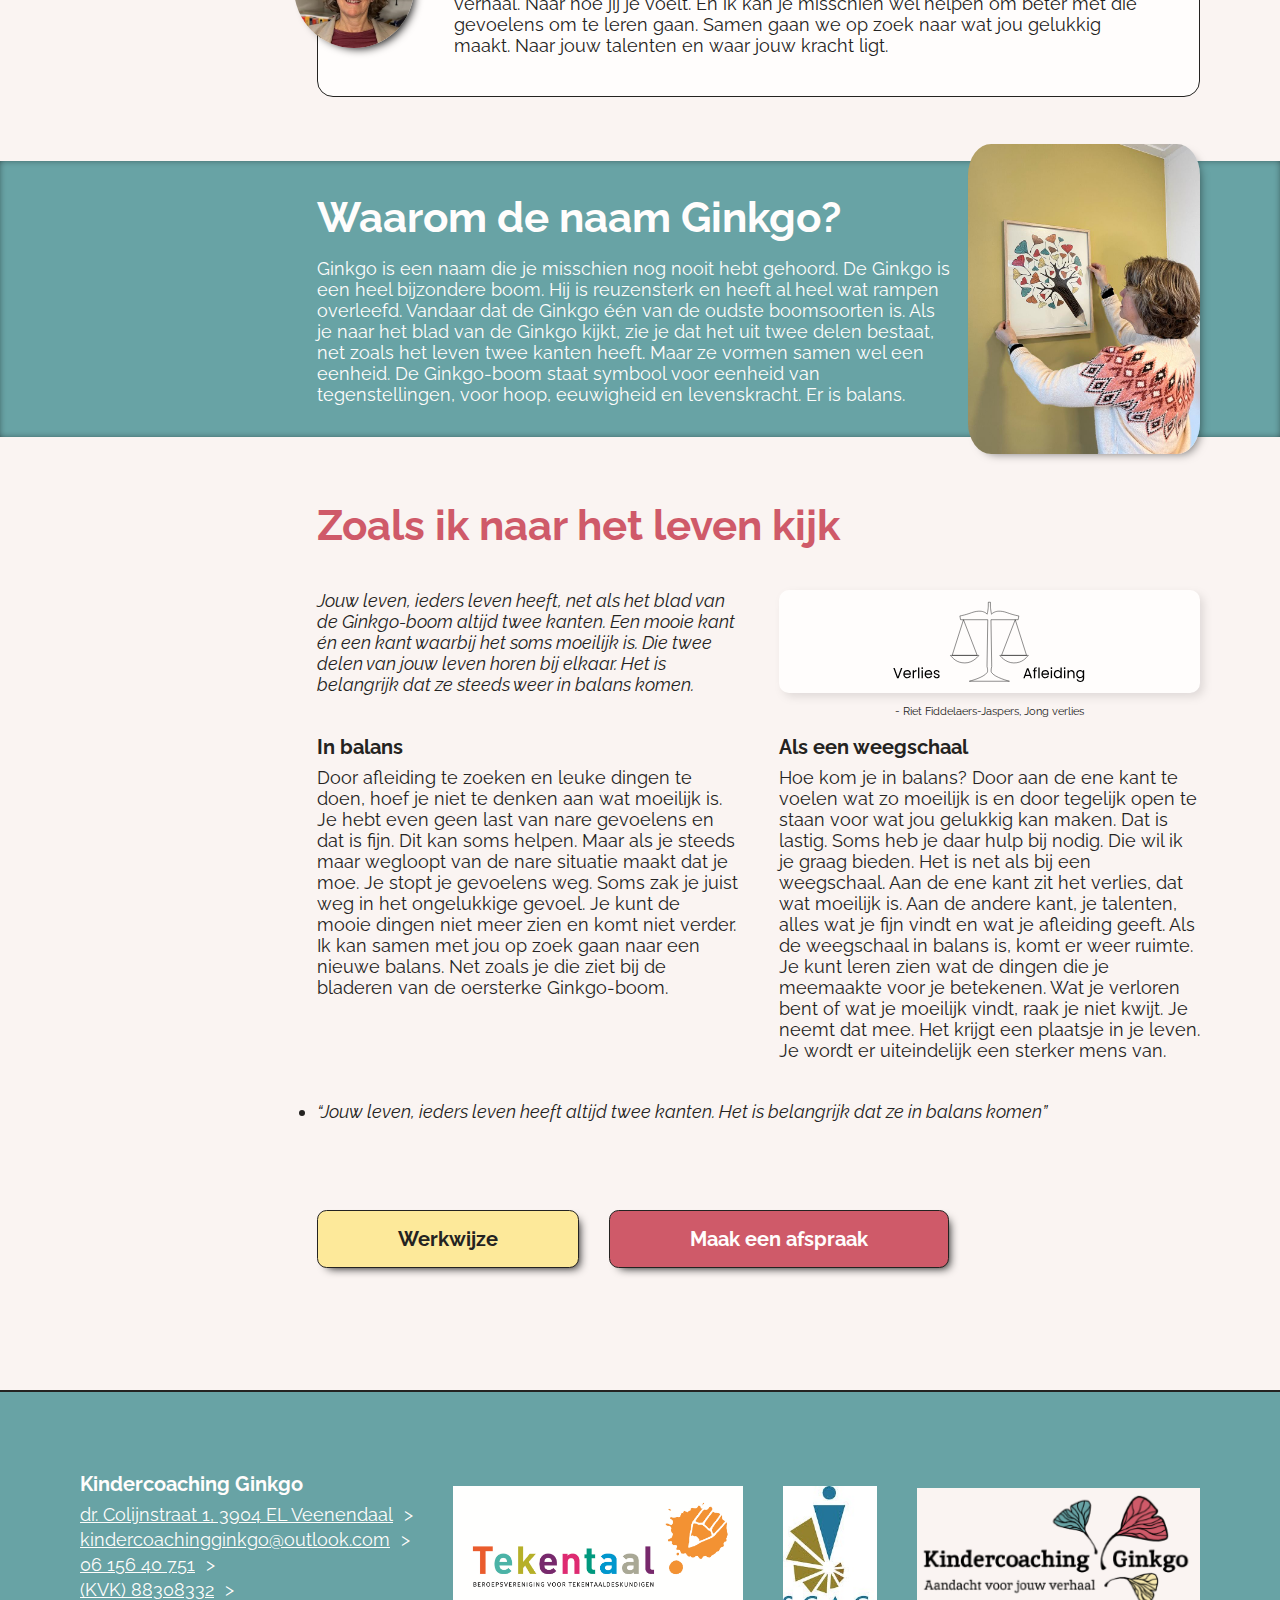
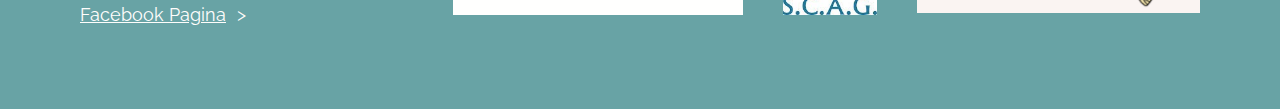
==== commit ee4ce887: "Feedback + sitemap + robots" ====
--- a/index.html
+++ b/index.html
@@ -6,6 +6,7 @@
     <meta name="viewport" content="width=device-width, initial-scale=1.0">
     <meta name="author" content="Pieter Groenendijk">
     <meta name="description" content="Kindercoaching Ginkgo: begeleiding na verlies voor kinderen van 6 tot 14 jaar. Coralinde Giel stemt de werkvorm - bijvoorbeeld Tekentaal - af op uw kind.">
+    <meta name="keywords" content="begeleiding na verlies, werkvorm Tekentaal">
     <title>Begeleiding na verlies | Kindercoaching Ginkgo Veenendaal</title>
     <link rel="icon" type="image/svg+xml" href="/resources/three_ginkgo_leaves_favicon.svg">
     <link rel="stylesheet" href="/CSS/base.css">
@@ -29,7 +30,7 @@
         <nav>
           <ul>
             <li id="active"><a href="#">Home</a></li>
-            <li><a href="/HTML/over_mij.html">Over mij</a></li>
+            <li><a href="/HTML/over-mij.html">Over mij</a></li>
             <li><a href="/HTML/werkwijze.html">Werkwijze</a></li>
             <li><a href="/HTML/tarieven.html">Tarieven</a></li>
             <li><a href="/HTML/contact.html">Contact</a></li>
@@ -147,7 +148,7 @@
                 <div class="weegschaal">
                 <!-- <img class="weegschaal" src="/resources/weegschaalMetTekst.svg" alt="klassieke weegschaal met links verlies en rechts afleiding"> -->
               </div>
-              <p class="bron">Bron: Riet Fiddelaers-Jaspers</p>
+              <p class="bron">- Riet Fiddelaers-Jaspers, Jong verlies</p>
               </div>
             </div>
             <div class="two-columns">
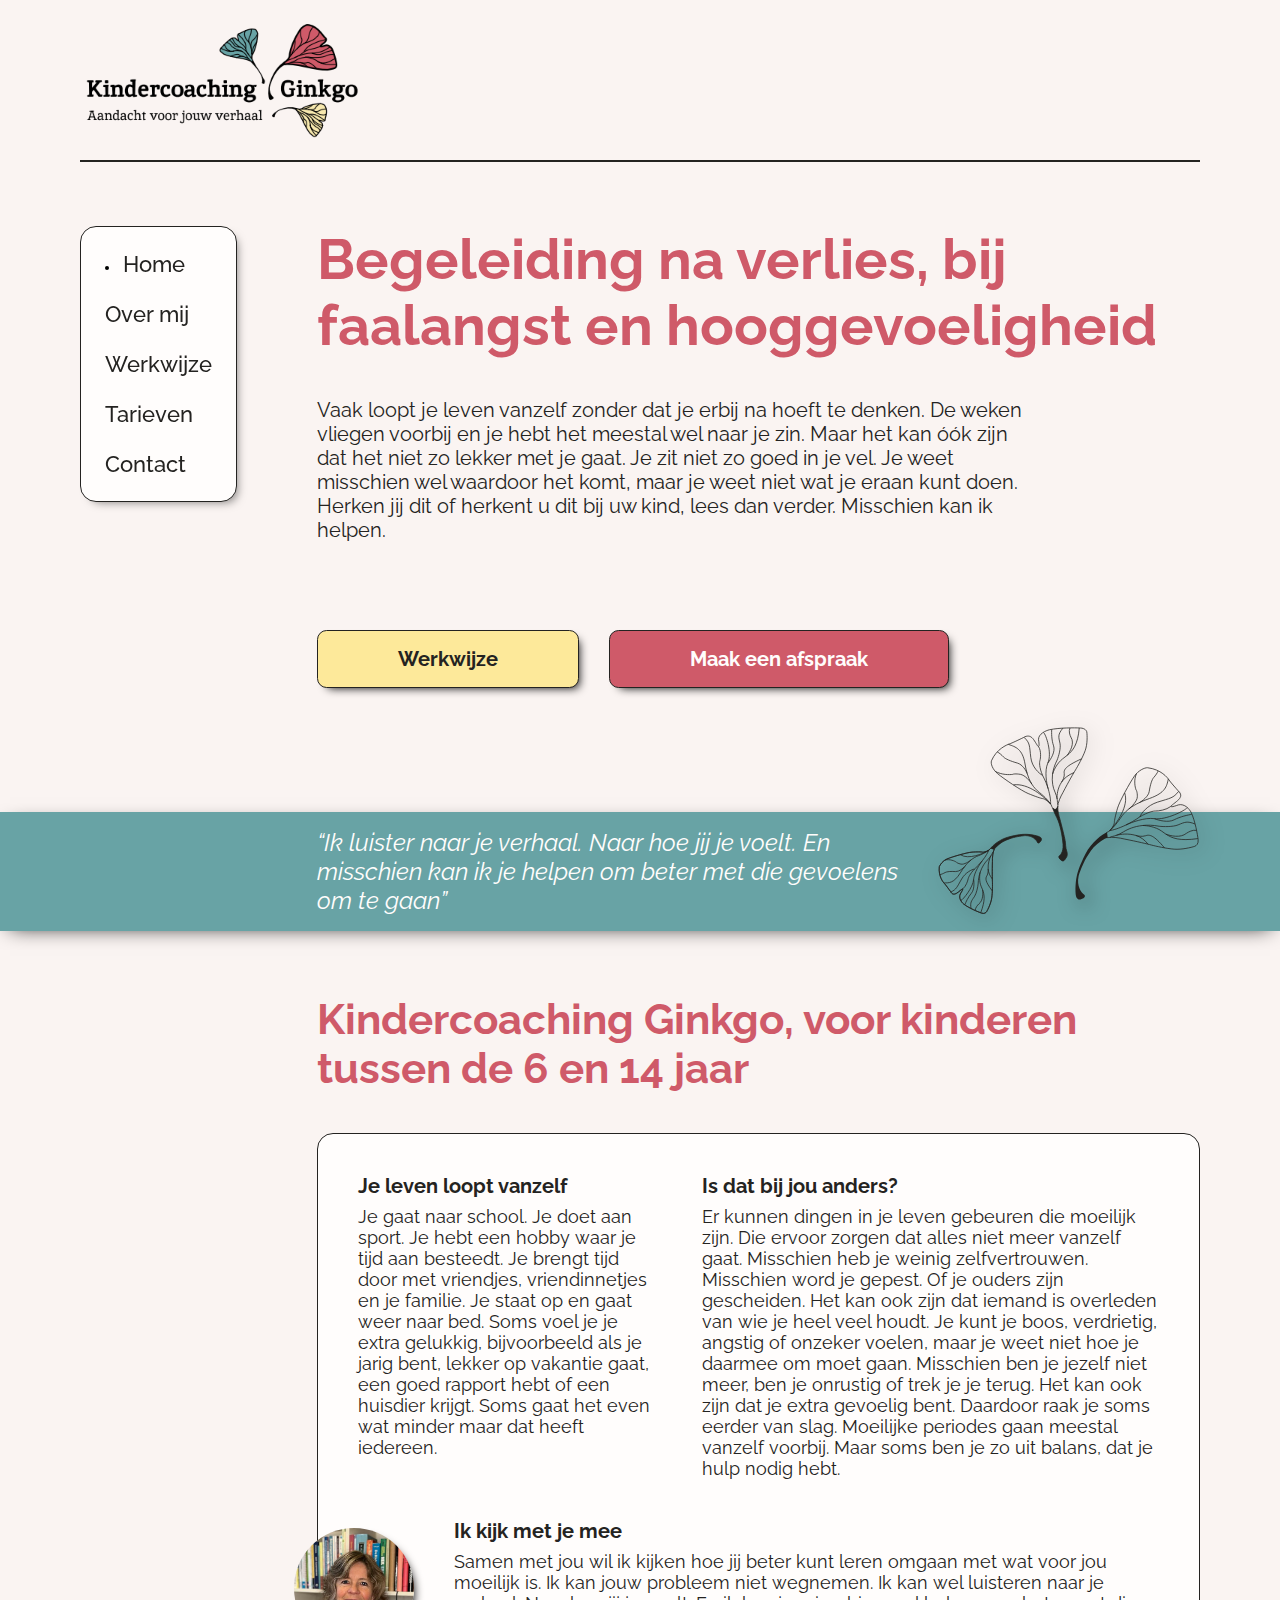
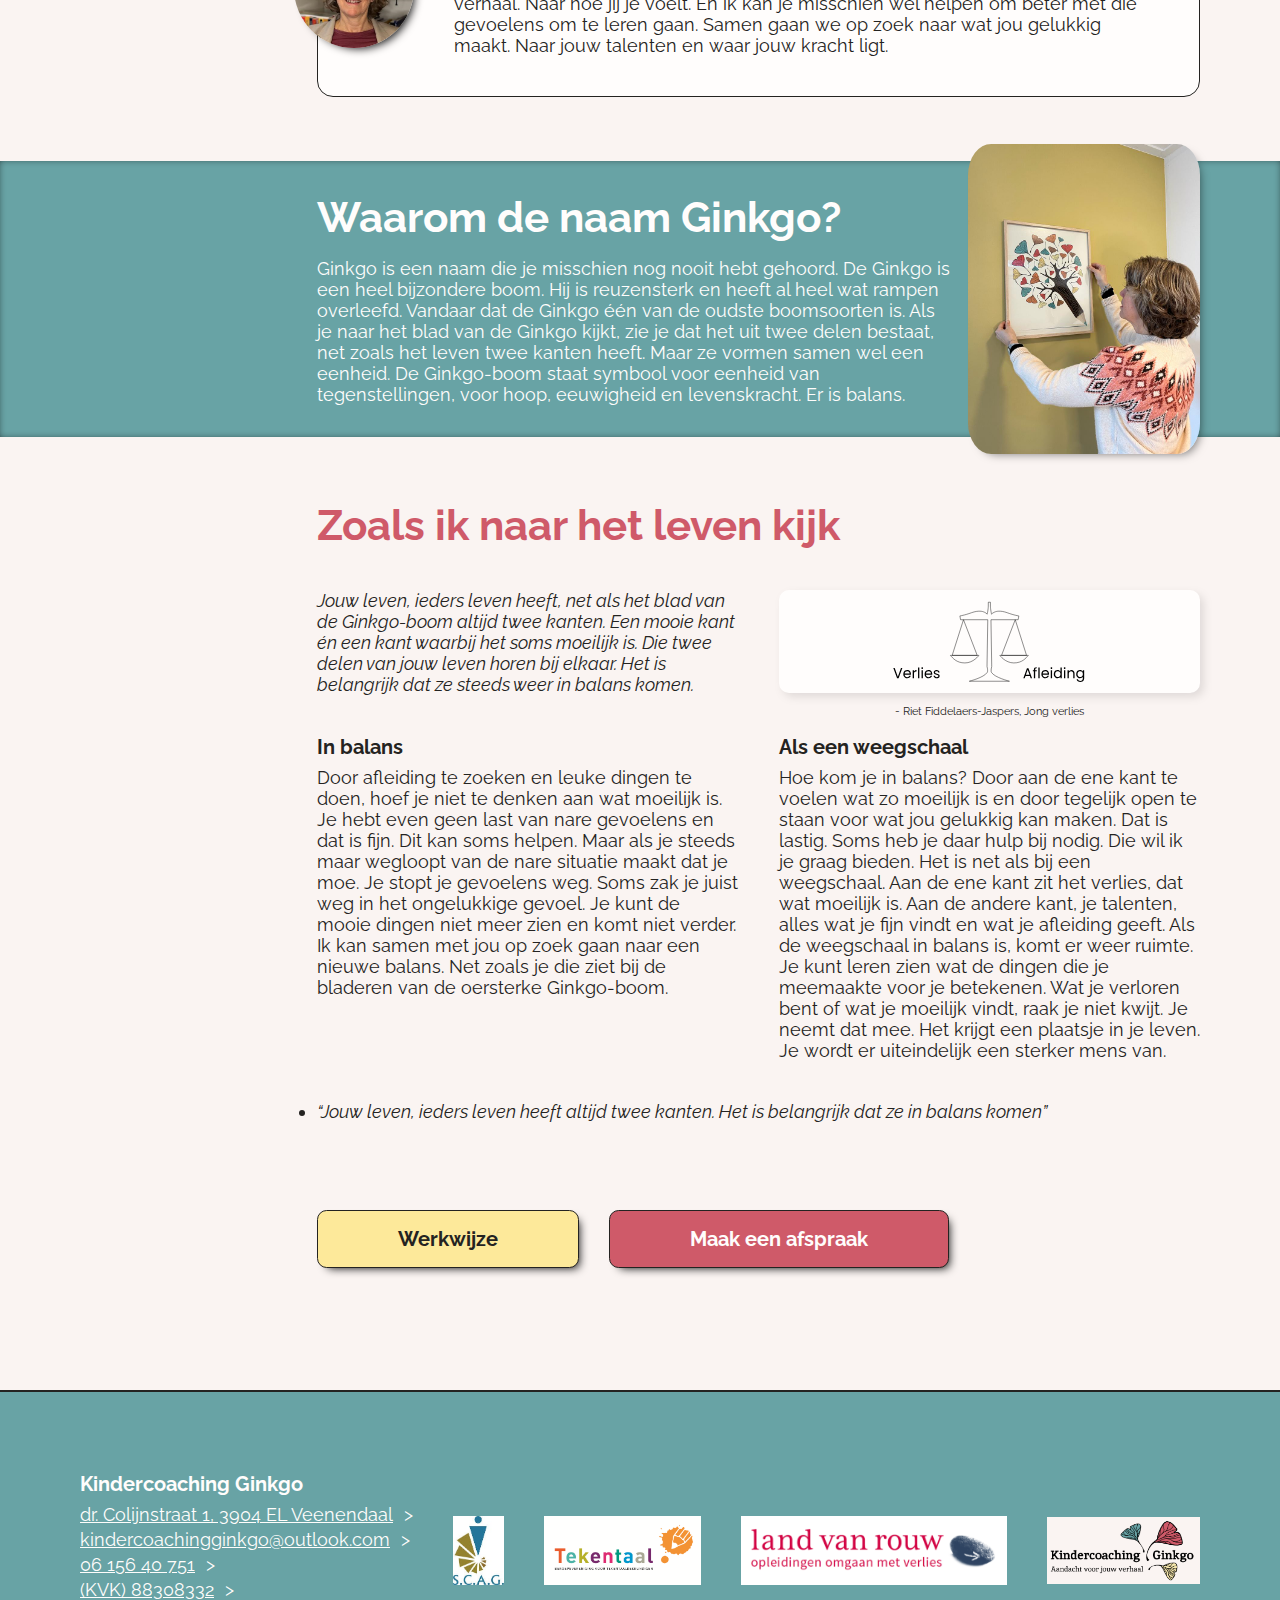
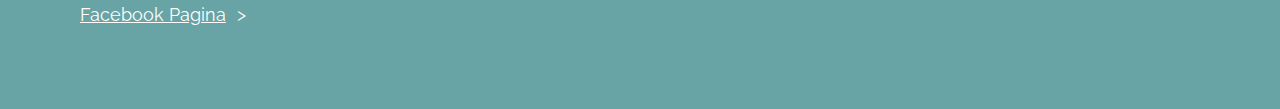
==== commit 006b805e: "Added land-van-rouw logo to footer" ====
--- a/index.html
+++ b/index.html
@@ -200,8 +200,9 @@
             <li><a class="inline-link" target="_blank" href="https://www.facebook.com/profile.php?id=100089373126480">Facebook Pagina</a></li>
           </ul>
         </div>
+        <a class="inline-link" target="_blank" href="https://www.scag.nl/"><img src="/resources/logo-scag.jpg" alt="logo van geschillencommissie SCAG"></a>
         <a class="inline-link" target="_blank" href="https://tekentaal.nl/"><img src="/resources/logo_tekentaal.png" alt="logo van beroepsvereniging tekentaal"></a>
-        <a class="inline-link" target="_blank" href="https://www.scag.nl/"><img src="/resources/logo-scag.jpg" alt="logo van geschillencommissie SCAG"></a>
+        <a href="https://www.landvanrouw.nl/begeleiding/verwijsbestand-land-van-rouw/" class="inline-link" target="_blank"><img src="/resources/logo_land_van_rouw.png" alt="logo van land van rouw"></a>
         <a class="inline-link" href="#"><img src="/resources/logo_temp.PNG" alt="logo van kindercoaching ginkgo"></a>
       </article>
     </footer>
--- a/CSS/base.css
+++ b/CSS/base.css
@@ -358,6 +358,40 @@
 /* LAYOUT ADJUSTMENTS */
 
 /* Enlarge font-size for for large screen */
+@media screen and (max-width: 1150px) {
+  /* footer */
+  footer > article {
+    display: grid;
+    gap: var(--spc_small);
+  }
+
+  footer > article a > img {
+    width: auto;
+  }
+
+  footer > article a[href="https://www.scag.nl/"] {
+    grid-column: 2;
+    grid-row: 1;
+  }
+
+  footer > article a[href="https://www.scag.nl/"] > img {
+    display: block;
+    margin-inline-start: auto;
+  }
+
+  footer > article a[href="https://tekentaal.nl/"] {
+    grid-column: 2;
+  }
+
+  footer > article a[href="#"] {
+    grid-row: 2;
+  }
+
+  footer > article a[href="https://www.landvanrouw.nl/begeleiding/verwijsbestand-land-van-rouw/"] > img {
+    max-width: 290px;
+  }
+}
+
 @media screen and (max-width: 1024px) {
   :root {
     --spc_smallest: 7rem;
@@ -458,34 +492,6 @@
     margin-block-start: calc(var(--spc_regular) * 0.8);
     margin-block-end: 0;
   }
-
-  /* footer */
-  footer > article {
-    display: grid;
-    gap: var(--spc_small);
-  }
-
-  footer > article a > img {
-    width: auto;
-  }
-
-  footer > article a[href="https://www.scag.nl/"] {
-    grid-column: 2;
-    grid-row: 1;
-  }
-
-  footer > article a[href="https://www.scag.nl/"] > img {
-    display: block;
-    margin-inline-start: auto;
-  }
-
-  footer > article a[href="https://tekentaal.nl/"] {
-    grid-column: 2;
-  }
-
-  footer > article a[href="#"] {
-    grid-row: 2;
-  }
 }
 
 @media screen and (max-width: 800px) {
@@ -513,4 +519,8 @@
     max-width: 290px;
     width: 100%;
   }
-}
+
+  footer > article a[href="https://www.scag.nl/"] {
+    grid-row: 5 !important;
+  }
+}
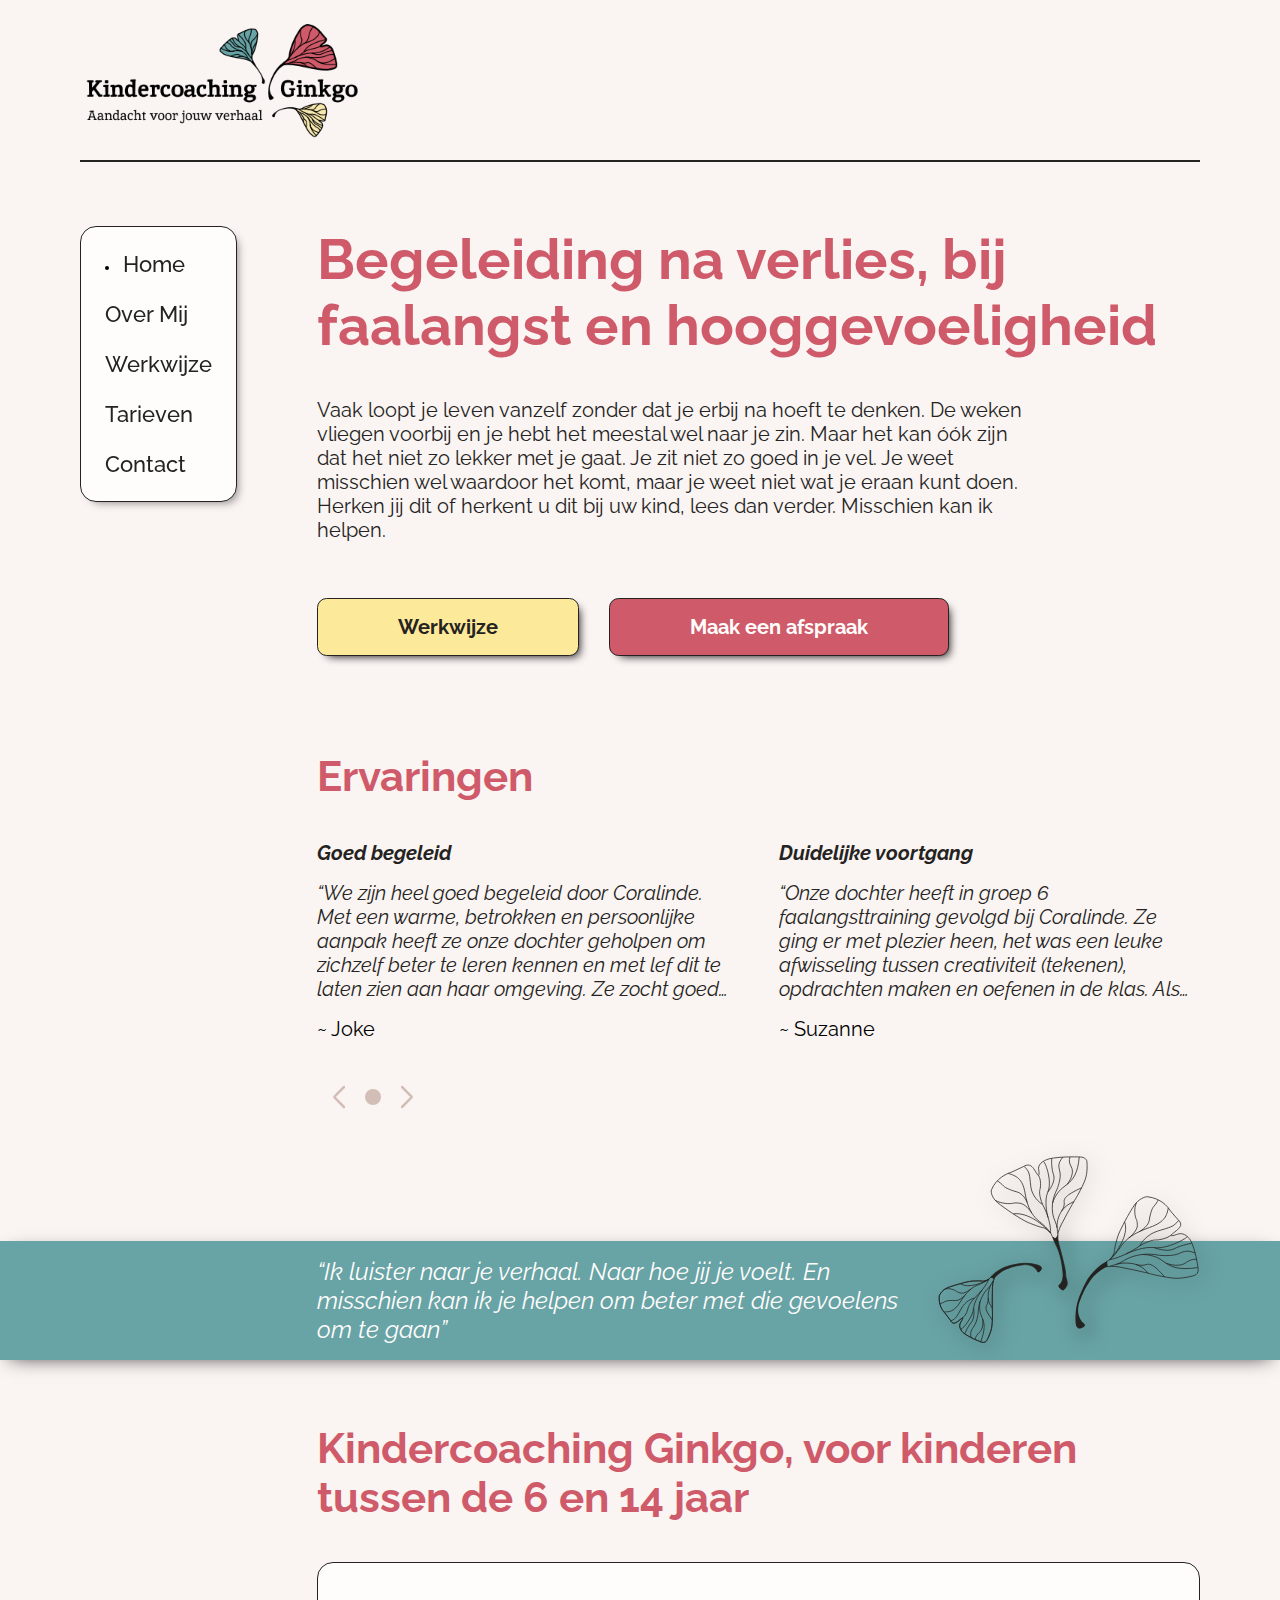
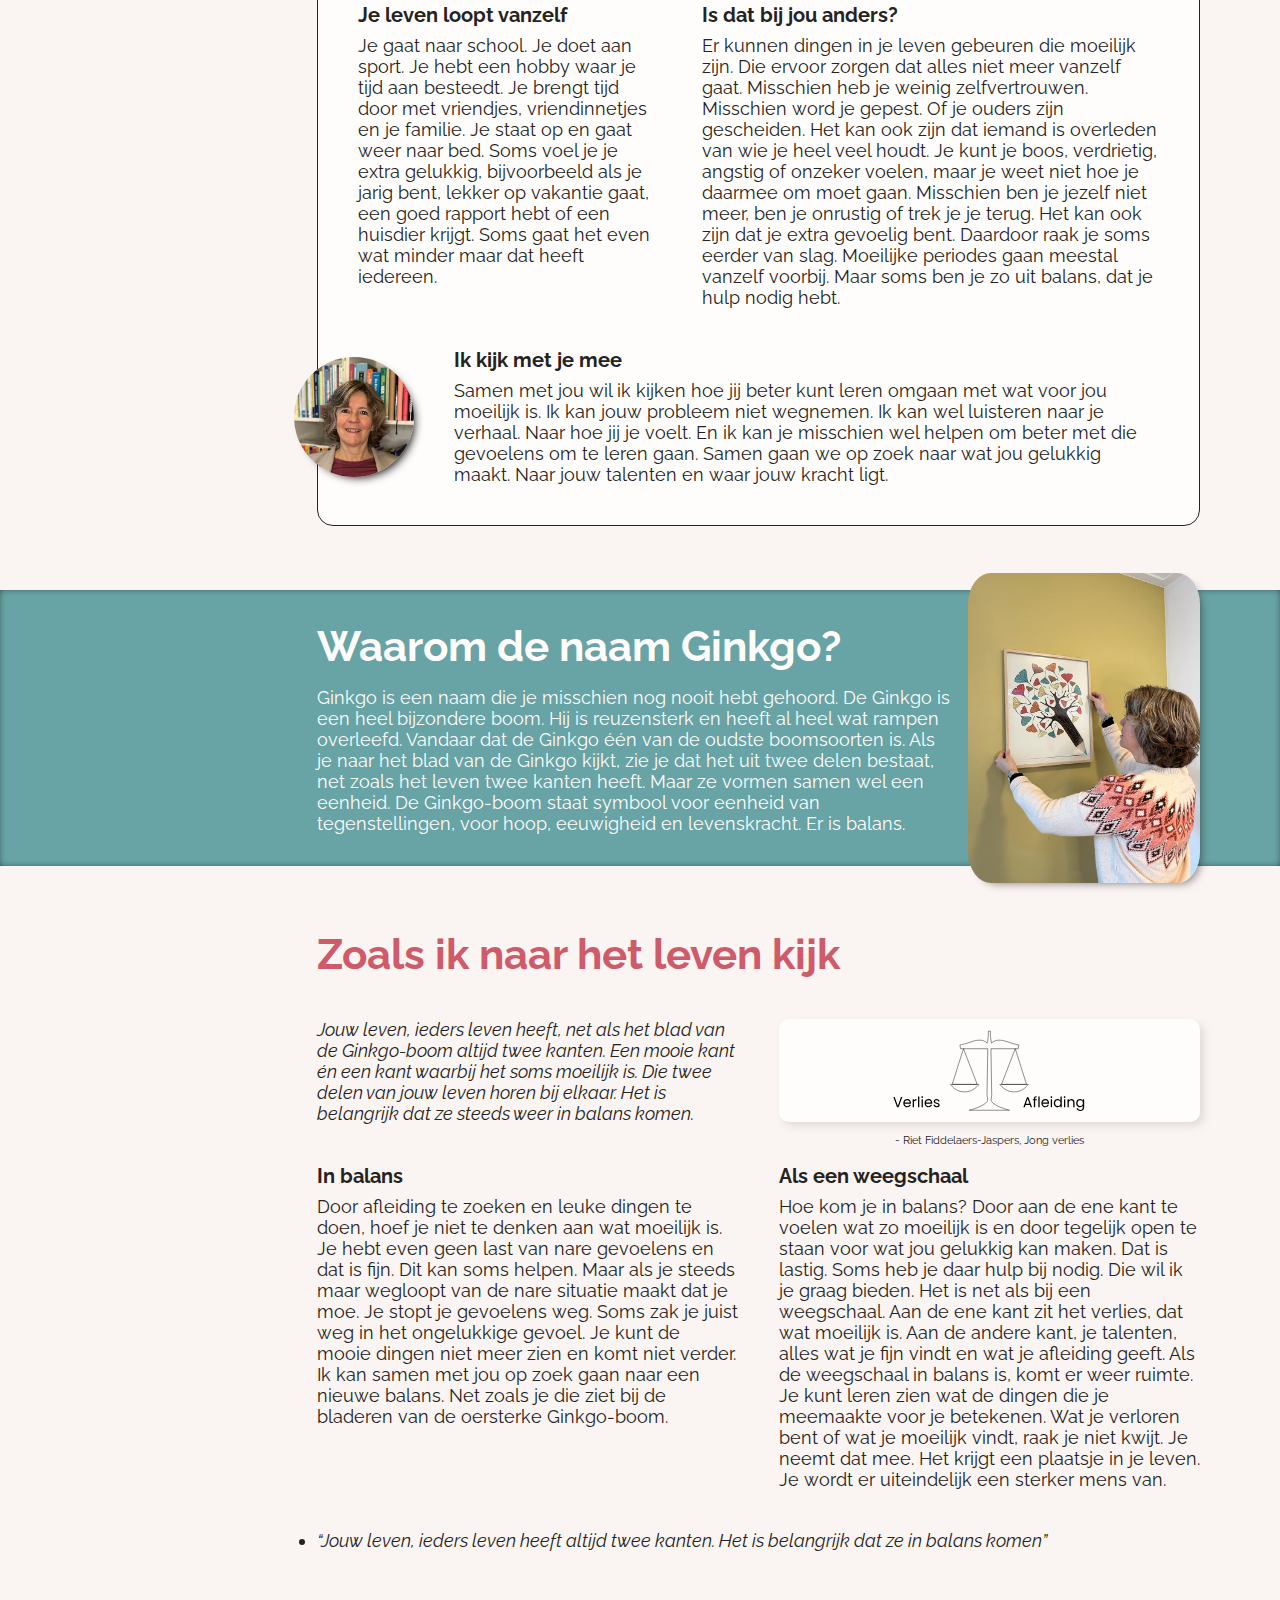
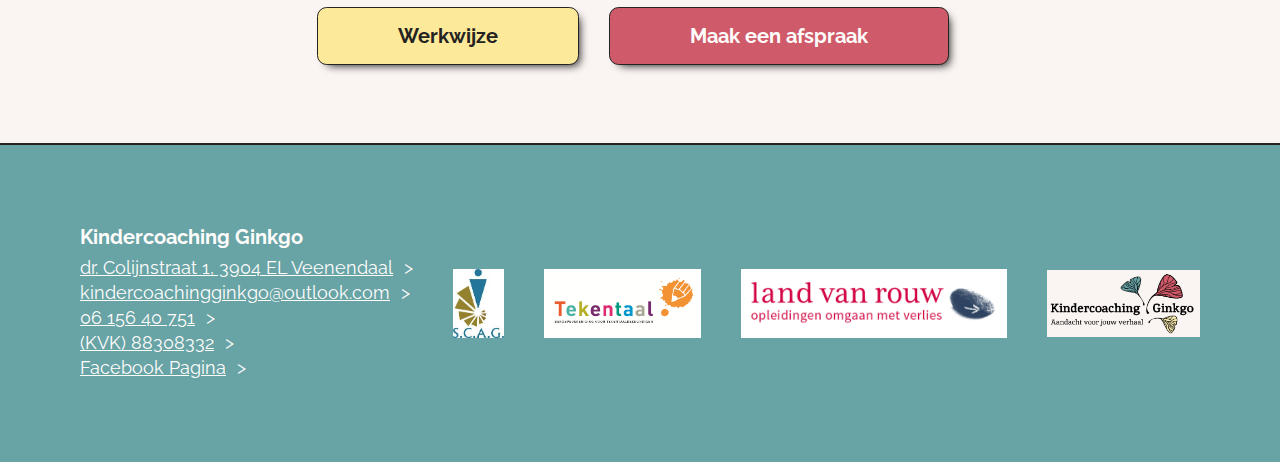
==== commit 80ee6aca: "v1.1.0 - Experiences" ====
--- a/index.html
+++ b/index.html
@@ -1,210 +1,406 @@
 <!DOCTYPE html>
 <html lang="nl">
-  <head>
+<head>
+	<meta name="generator" content="Hugo 0.111.3">
     <meta charset="UTF-8">
     <meta http-equiv="X-UA-Compatible" content="IE=edge">
     <meta name="viewport" content="width=device-width, initial-scale=1.0">
     <meta name="author" content="Pieter Groenendijk">
-    <meta name="description" content="Kindercoaching Ginkgo: begeleiding na verlies voor kinderen van 6 tot 14 jaar. Coralinde Giel stemt de werkvorm - bijvoorbeeld Tekentaal - af op uw kind.">
-    <meta name="keywords" content="begeleiding na verlies, werkvorm Tekentaal">
-    <title>Begeleiding na verlies | Kindercoaching Ginkgo Veenendaal</title>
-    <link rel="icon" type="image/svg+xml" href="/resources/three_ginkgo_leaves_favicon.svg">
-    <link rel="stylesheet" href="/CSS/base.css">
-    <link rel="stylesheet" href="/CSS/index.css">
-    <script src="/JS/base.js" defer></script>
-    <script src="/JS/index.js" defer></script>
-  </head>
-  <body>
+    
+<title>Begeleiding na verlies | Kindercoaching Ginkgo Veenendaal</title>
+<meta name="keywords" content="begeleiding na verlies, werkvorm Tekentaal">
+<meta name="description" content="Kindercoaching Ginkgo: begeleiding na verlies voor kinderen van 6 tot 14 jaar. Coralinde Giel stemt de werkvorm - bijvoorbeeld Tekentaal - af op uw kind.">
+    
+    <link rel="icon" type="image/svg+xml" href="/images/three_ginkgo_leaves_favicon.svg">
+    
+    
+    <link rel="preconnect" href="https://fonts.googleapis.com">
+    <link rel="preconnect" href="https://fonts.gstatic.com" crossorigin>
+    <link href="https://fonts.googleapis.com/css2?family=Raleway:ital,wght@0,100..900;1,100..900&display=swap" rel="stylesheet">
+    
+    
+<link rel="stylesheet" href="/css/base.css">
+
+
+
+    
+        
+<link rel="stylesheet" href="/css/index.css">
+    
+        
+<link rel="stylesheet" href="/css/experiences.css">
+    
+
+    
+    
+
+<script
+    src="/js/base.js"
+     defer >
+</script>
+
+
+
+
+    
+        
+
+<script
+    src="/js/index.js"
+     defer >
+</script>
+
+    
+        
+
+<script
+    src="/js/experiences.js"
+     defer >
+</script>
+
+    
+
+</head>
+<body>
+    
     <header>
-      <article>
-        <img src="/resources/logo_temp.PNG" alt="logo van kindercoaching ginkgo">
+    <article>
+        
+<img
+    src="/images/logo.png" 
+    alt="logo van kindercoaching ginkgo"
+    
+    
+>
         <div class="burger">
-          <div class="line"></div>
-          <div class="line"></div>
-          <div class="line"></div>
-        </div>
-      </article>
-    </header>
+            <div class="line"></div>
+            <div class="line"></div>
+            <div class="line"></div>
+        </div>
+    </article>
+</header>
+    
     <div class="content-container">
-      <aside>
-        <nav>
-          <ul>
-            <li id="active"><a href="#">Home</a></li>
-            <li><a href="/HTML/over-mij.html">Over mij</a></li>
-            <li><a href="/HTML/werkwijze.html">Werkwijze</a></li>
-            <li><a href="/HTML/tarieven.html">Tarieven</a></li>
-            <li><a href="/HTML/contact.html">Contact</a></li>
-          </ul>
-        </nav>
-      </aside>
-      <main>
-        <section>
-          <article>
-            <h1>Begeleiding na verlies, bij faalangst en hoog&shy;gevoeligheid</h1>
-            <p>
-              Vaak loopt je leven vanzelf zonder dat je erbij na hoeft te denken. De weken
-              vliegen voorbij en je hebt het meestal wel naar je zin. Maar het kan óók
-              zijn dat het niet zo lekker met je gaat. Je zit niet zo goed in je vel. Je
-              weet misschien wel waardoor het komt, maar je weet niet wat je eraan kunt
-              doen. Herken jij dit of herkent u dit bij uw kind, lees dan verder.
-              Misschien kan ik helpen.
-            </p>
-            <a class="button" href="/HTML/werkwijze.html">Werkwijze</a>
-            <a class="button" href="/HTML/contact.html">Maak een afspraak</a>
-          </article>
+        <aside>
+    <nav>
+        <ul>
+            
+            <li  id="active" >
+                <a href="/">Home</a>
+            </li>
+            
+            <li >
+                <a href="/over-mij/">Over Mij</a>
+            </li>
+            
+            <li >
+                <a href="/werkwijze/">Werkwijze</a>
+            </li>
+            
+            <li >
+                <a href="/tarieven/">Tarieven</a>
+            </li>
+            
+            <li >
+                <a href="/contact/">Contact</a>
+            </li>
+            
+        </ul>
+    </nav>
+</aside>
+        <main>
+        
+    <section class="visual-section">
+    <article>
+        <h1>Begeleiding na verlies, bij faalangst en hoog&shy;gevoeligheid</h1>
+        <p>
+            Vaak loopt je leven vanzelf zonder dat je erbij na hoeft te denken. De weken
+            vliegen voorbij en je hebt het meestal wel naar je zin. Maar het kan óók
+            zijn dat het niet zo lekker met je gaat. Je zit niet zo goed in je vel. Je
+            weet misschien wel waardoor het komt, maar je weet niet wat je eraan kunt
+            doen. Herken jij dit of herkent u dit bij uw kind, lees dan verder.
+            Misschien kan ik helpen.
+        </p>
+        
+        
+        
+        
+        <a
+                class="button button--yellow"
+                href="/werkwijze/">
+            Werkwijze
+        </a>
+
+        
+        
+        
+        
+        <a
+                class="button button--red"
+                href="/contact/">
+            Maak een afspraak
+        </a>
+
+        
+        
+        
+        <section class="experiences">
+            <h2 class="exp__title">Ervaringen</h2>
+            <div class="exp__content">
+                
+                    
+        <div class="experience">
+            <h3 class="experience__title">Goed begeleid</h3>
+            <p class="experience__content">We zijn heel goed begeleid door Coralinde. Met een warme, betrokken en persoonlijke aanpak heeft ze onze dochter geholpen om zichzelf beter te leren kennen en met lef dit te laten zien aan haar omgeving. Ze zocht goed naar verbinding met onze dochter. De opdrachten voor thuis en op school waren praktisch en helpend en Coralinde was actief in contact zoeken met school. Erg fijn!</p>
+            <span class="experience__author">Joke</span>
+        </div>
+                
+                    
+        <div class="experience">
+            <h3 class="experience__title">Duidelijke voortgang</h3>
+            <p class="experience__content">Onze dochter heeft in groep 6 faalangsttraining gevolgd bij Coralinde. Ze ging er met plezier heen, het was een leuke afwisseling tussen creativiteit (tekenen), opdrachten maken en oefenen in de klas. Als ouders werden we goed op de hoogte gehouden over de voortgang en kregen tips voor thuis. In groep 7 zagen we al duidelijke vooruitgang, groep 8 ging soepel en nu in 1 VWO heeft ze nog steeds veel aan de aangeleerde technieken. Wat vooral helpt is dat ze de faalangst herkent en erover kan praten als ze voelt dat het opspeelt.</p>
+            <span class="experience__author">Suzanne</span>
+        </div>
+                
+            </div>
+            <div class="exp__controller">
+                
+                <button class="exp__controller__relative exp__controller__relative--previous">
+                    <svg class="arrow-left" viewBox="0 0 12 22" xmlns="http://www.w3.org/2000/svg">
+                        <path d="M11 1L1.70711 10.2929C1.31658 10.6834 1.31658 11.3166 1.70711 11.7071L11 21" stroke-linecap="round"/>
+                    </svg>
+                </button>
+                <div class="exp__controller__absolute">
+                </div>        
+                <button class="exp__controller__relative exp__controller__relative--next">
+                    <svg class="arrow-right" viewBox="0 0 12 22" xmlns="http://www.w3.org/2000/svg">
+                        <path d="M0.999999 1L10.2929 10.2929C10.6834 10.6834 10.6834 11.3166 10.2929 11.7071L1 21" stroke-linecap="round"/>
+                    </svg>
+                </button>
+                
+            </div>
         </section>
-        <section class="blue-bar">
-          <article>
-            <div id="text-ginkgo-1-container" class="blue-bar-text-container">
-              <q
-                >Ik luister naar je verhaal. Naar hoe jij je voelt. En misschien kan ik je
-                helpen om beter met die gevoelens om te gaan</q
-              >
-            </div>
-            <div id="img-ginkgo-1-container" class="image-container">
-              <img
-                id="img-ginkgo-1"
-                src="/resources/three_ginkgo_leaves.svg"
-                alt="logo van kindercoaching ginkgo"
-              >
-            </div>
-          </article>
-        </section>
-        <section>
-          <article>
-            <h2>Kindercoaching Ginkgo, voor kinderen tussen de 6 en 14 jaar</h2>
-            <div id="boxed-container">
-              <article>
+
+    </article>
+</section>
+<section class="visual-section visual-section--blue">
+    <article>
+        <div id="text-ginkgo-1-container" class="blue-bar-text-container">
+            <q>Ik luister naar je verhaal. Naar hoe jij je voelt. En misschien kan ik je helpen om beter met die gevoelens om te gaan</q>
+        </div>
+        <div id="img-ginkgo-1-container" class="image-container">
+            
+            
+            <img
+                src="/images/three_ginkgo_leaves.svg" 
+                alt="Logo van kindercoaching gingko"
+                
+                    id="img-ginkgo-1"
+                
+                
+            >
+        </div>
+    </article>
+</section>
+<section class="visual-section">
+    <article>
+        <h2>Kindercoaching Ginkgo, voor kinderen tussen de 6 en 14 jaar</h2>
+        <div id="boxed-container">
+            <article>
                 <h3>Je leven loopt vanzelf</h3>
                 <p>
-                  Je gaat naar school. Je doet aan sport. Je hebt een hobby waar je tijd
-                  aan besteedt. Je brengt tijd door met vriendjes, vriendinnetjes en je
-                  familie. Je staat op en gaat weer naar bed. Soms voel je je extra
-                  gelukkig, bijvoorbeeld als je jarig bent, lekker op vakantie gaat, een
-                  goed rapport hebt of een huisdier krijgt. Soms gaat het even wat minder
-                  maar dat heeft iedereen.
+                    Je gaat naar school. Je doet aan sport. Je hebt een hobby waar je tijd
+                    aan besteedt. Je brengt tijd door met vriendjes, vriendinnetjes en je
+                    familie. Je staat op en gaat weer naar bed. Soms voel je je extra
+                    gelukkig, bijvoorbeeld als je jarig bent, lekker op vakantie gaat, een
+                    goed rapport hebt of een huisdier krijgt. Soms gaat het even wat minder
+                    maar dat heeft iedereen.
                 </p>
-              </article>
-              <article>
+            </article>
+            <article>
                 <h3>Is dat bij jou anders?</h3>
                 <p>
-                  Er kunnen dingen in je leven gebeuren die moeilijk zijn. Die ervoor
-                  zorgen dat alles niet meer vanzelf gaat. Misschien heb je weinig
-                  zelfvertrouwen. Misschien word je gepest. Of je ouders zijn gescheiden.
-                  Het kan ook zijn dat iemand is overleden van wie je heel veel houdt. Je
-                  kunt je boos, verdrietig, angstig of onzeker voelen, maar je weet niet
-                  hoe je daarmee om moet gaan. Misschien ben je jezelf niet meer, ben je
-                  onrustig of trek je je terug. Het kan ook zijn dat je extra gevoelig
-                  bent. Daardoor raak je soms eerder van slag. Moeilijke periodes gaan
-                  meestal vanzelf voorbij. Maar soms ben je zo uit balans, dat je hulp
-                  nodig hebt.
+                    Er kunnen dingen in je leven gebeuren die moeilijk zijn. Die ervoor
+                    zorgen dat alles niet meer vanzelf gaat. Misschien heb je weinig
+                    zelfvertrouwen. Misschien word je gepest. Of je ouders zijn gescheiden.
+                    Het kan ook zijn dat iemand is overleden van wie je heel veel houdt. Je
+                    kunt je boos, verdrietig, angstig of onzeker voelen, maar je weet niet
+                    hoe je daarmee om moet gaan. Misschien ben je jezelf niet meer, ben je
+                    onrustig of trek je je terug. Het kan ook zijn dat je extra gevoelig
+                    bent. Daardoor raak je soms eerder van slag. Moeilijke periodes gaan
+                    meestal vanzelf voorbij. Maar soms ben je zo uit balans, dat je hulp
+                    nodig hebt.
                 </p>
-              </article>
-              <article>
-                <img src="/resources/headshot.png" alt="portret van Coraline voor een boekenkast" />
+            </article>
+            <article>
+                
+                
+                <img
+                    src="/images/headshot.png" 
+                    alt="portret van Coraline voor een boekenkast"
+                    
+                    
+                        class="headshot-image"
+                    
+                >
                 <div>
-                  <h3>Ik kijk met je mee</h3>
-                  <p>
-                    Samen met jou wil ik kijken hoe jij beter kunt leren omgaan met wat
-                    voor jou moeilijk is. Ik kan jouw probleem niet wegnemen. Ik kan wel
-                    luisteren naar je verhaal. Naar hoe jij je voelt. En ik kan je
-                    misschien wel helpen om beter met die gevoelens om te leren gaan.
-                    Samen gaan we op zoek naar wat jou gelukkig maakt. Naar jouw talenten
-                    en waar jouw kracht ligt.
-                  </p>
+                    <h3>Ik kijk met je mee</h3>
+                    <p>
+                        Samen met jou wil ik kijken hoe jij beter kunt leren omgaan met wat
+                        voor jou moeilijk is. Ik kan jouw probleem niet wegnemen. Ik kan wel
+                        luisteren naar je verhaal. Naar hoe jij je voelt. En ik kan je
+                        misschien wel helpen om beter met die gevoelens om te leren gaan.
+                        Samen gaan we op zoek naar wat jou gelukkig maakt. Naar jouw talenten
+                        en waar jouw kracht ligt.
+                    </p>
                 </div>
-              </article>
-            </div>
-          </article>
-        </section>
-        <section id="naam-uitleg_ginkgo" class="blue-bar">
-          <article>
-            <div class="blue-bar-text-container">
-              <h2>Waarom de naam Ginkgo?</h2>
-              <p>
+            </article>
+        </div>
+    </article>
+</section>
+<section class="visual-section visual-section--blue" id="naam-uitleg_ginkgo">
+    <article>
+        <div class="blue-bar-text-container">
+            <h2>Waarom de naam Ginkgo?</h2>
+            <p>
                 Ginkgo is een naam die je misschien nog nooit hebt gehoord. De Ginkgo is
                 een heel bijzondere boom. Hij is reuzensterk en heeft al heel wat rampen
                 overleefd. Vandaar dat de Ginkgo één van de oudste boomsoorten is. Als je
                 naar het blad van de Ginkgo kijkt, zie je dat het uit twee delen bestaat,
                 net zoals het leven twee kanten heeft. Maar ze vormen samen wel een
                 eenheid. De Ginkgo-boom staat symbool voor eenheid van tegenstellingen, voor hoop, eeuwigheid en levenskracht. Er is balans.
-              </p>
+            </p>
+        </div>
+        
+        
+        <img
+            src="/images/schilderij_ophangen.jpeg" 
+            alt="logo van kindercoaching ginkgo"
+            
+                id="img-ginkgo-2"
+            
+            
+        >
+    </article>
+</section>
+<section class="visual-section">
+    <article>
+        <h2>Zoals ik naar het leven kijk</h2>
+        <div class="first two-columns">
+            <p>
+                Jouw leven, ieders leven heeft, net als het blad van de Ginkgo-boom altijd twee kanten. Een mooie kant én een kant waarbij het soms moeilijk is. Die twee delen van jouw leven horen bij elkaar. Het is belangrijk dat ze steeds weer in balans komen.
+            </p>
+            <div class="weegschaal-container">
+                <div class="weegschaal"></div>
+                <p class="bron">- Riet Fiddelaers-Jaspers, Jong verlies</p>
             </div>
-            <img
-              id="img-ginkgo-2"
-              src="/resources/schilderij_ophangen.jpeg"
-              alt="logo van kindercoaching ginkgo"
-            >
-          </article>
-        </section>
-        <section>
-          <article>
-            <h2>Zoals ik naar het leven kijk</h2>
-            <div class="first two-columns">
-              <p>
-                Jouw leven, ieders leven heeft, net als het blad van de Ginkgo-boom altijd twee kanten. Een mooie kant én een kant waarbij het soms moeilijk is. Die twee delen van jouw leven horen bij elkaar. Het is belangrijk dat ze steeds weer in balans komen.
-              </p>
-              <div class="weegschaal-container">
-                <div class="weegschaal">
-                <!-- <img class="weegschaal" src="/resources/weegschaalMetTekst.svg" alt="klassieke weegschaal met links verlies en rechts afleiding"> -->
-              </div>
-              <p class="bron">- Riet Fiddelaers-Jaspers, Jong verlies</p>
-              </div>
-            </div>
-            <div class="two-columns">
-              <article>
+        </div>
+        <div class="two-columns">
+            <article>
                 <h3>In balans</h3>
                 <p>
-                  Door afleiding te zoeken en leuke dingen te doen, hoef je niet te denken
-                  aan wat moeilijk is. Je hebt even geen last van nare gevoelens en dat is
-                  fijn. Dit kan soms helpen. Maar als je steeds maar wegloopt van de nare
-                  situatie maakt dat je moe. Je stopt je gevoelens weg. Soms zak je juist
-                  weg in het ongelukkige gevoel. Je kunt de mooie dingen niet meer zien en
-                  komt niet verder. Ik kan samen met jou op zoek gaan naar een nieuwe
-                  balans. Net zoals je die ziet bij de bladeren van de oersterke
-                  Ginkgo-boom.
+                    Door afleiding te zoeken en leuke dingen te doen, hoef je niet te denken
+                    aan wat moeilijk is. Je hebt even geen last van nare gevoelens en dat is
+                    fijn. Dit kan soms helpen. Maar als je steeds maar wegloopt van de nare
+                    situatie maakt dat je moe. Je stopt je gevoelens weg. Soms zak je juist
+                    weg in het ongelukkige gevoel. Je kunt de mooie dingen niet meer zien en
+                    komt niet verder. Ik kan samen met jou op zoek gaan naar een nieuwe
+                    balans. Net zoals je die ziet bij de bladeren van de oersterke
+                    Ginkgo-boom.
                 </p>
-              </article>
-              <article>
+            </article>
+            <article>
                 <h3>Als een weegschaal</h3>
                 <p>
-                  Hoe kom je in balans? Door aan de ene kant te voelen wat zo moeilijk is
-                  en door tegelijk open te staan voor wat jou gelukkig kan maken. Dat is
-                  lastig. Soms heb je daar hulp bij nodig. Die wil ik je graag bieden. Het
-                  is net als bij een weegschaal. Aan de ene kant zit het verlies, dat wat
-                  moeilijk is. Aan de andere kant, je talenten, alles wat je fijn vindt en
-                  wat je afleiding geeft. Als de weegschaal in balans is, komt er weer
-                  ruimte. Je kunt leren zien wat de dingen die je meemaakte voor je
-                  betekenen. Wat je verloren bent of wat je moeilijk vindt, raak je niet
-                  kwijt. Je neemt dat mee. Het krijgt een plaatsje in je leven. Je wordt
-                  er uiteindelijk een sterker mens van.
+                    Hoe kom je in balans? Door aan de ene kant te voelen wat zo moeilijk is
+                    en door tegelijk open te staan voor wat jou gelukkig kan maken. Dat is
+                    lastig. Soms heb je daar hulp bij nodig. Die wil ik je graag bieden. Het
+                    is net als bij een weegschaal. Aan de ene kant zit het verlies, dat wat
+                    moeilijk is. Aan de andere kant, je talenten, alles wat je fijn vindt en
+                    wat je afleiding geeft. Als de weegschaal in balans is, komt er weer
+                    ruimte. Je kunt leren zien wat de dingen die je meemaakte voor je
+                    betekenen. Wat je verloren bent of wat je moeilijk vindt, raak je niet
+                    kwijt. Je neemt dat mee. Het krijgt een plaatsje in je leven. Je wordt
+                    er uiteindelijk een sterker mens van.
                 </p>
-              </article>
-            </div>
-            <q class="inline-quote">Jouw leven, ieders leven heeft altijd twee kanten. Het is belangrijk dat ze in balans komen</q>
-            <a class="button" href="/HTML/werkwijze.html">Werkwijze</a>
-            <a class="button" href="/HTML/contact.html">Maak een afspraak</a>
-          </article>
-        </section>
-      </main>
+            </article>
+        </div>
+        <q class="inline-quote">Jouw leven, ieders leven heeft altijd twee kanten. Het is belangrijk dat ze in balans komen</q>
+        
+        
+        
+        
+        <a
+                class="button button--yellow"
+                href="/werkwijze/">
+            Werkwijze
+        </a>
+
+        
+        
+        
+        
+        <a
+                class="button button--red"
+                href="/contact/">
+            Maak een afspraak
+        </a>
+
+    </article>
+</section>
+
+        </main>
     </div>
+    
     <footer>
-      <article>
+    <article>
         <div>
-          <h3>Kindercoaching Ginkgo</h3>
-          <ul>
-            <li><a href="https://www.google.nl/maps/place/Doctor+Colijnstraat+1,+3904+EL+Veenendaal/@52.0200276,5.5401296,17.9z/data=!4m5!3m4!1s0x47c65181c2207737:0x3719886c580dce8d!8m2!3d52.0196391!4d5.5416568" class="inline-link" target="_blank">dr. Colijnstraat 1, 3904 EL Veenendaal</a></li>
-            <li><a class="inline-link" href="mailto:kindercoachingginkgo@outlook.com" target="_blank">kindercoachingginkgo<wbr>@outlook.com</a></li>
-            <li><a class="inline-link" href="tel:0615640751" class="inline-link">06 156 40 751</a></li>
-            <li><a href="https://bedrijvenmonitor.info/bedrijf/onderwijs/kindercoaching-ginkgo/kvknummer/883083320000" class="inline-link" target="_blank">(KVK) 88308332</a></li>
-            <li><a class="inline-link" target="_blank" href="https://www.facebook.com/profile.php?id=100089373126480">Facebook Pagina</a></li>
-          </ul>
-        </div>
-        <a class="inline-link" target="_blank" href="https://www.scag.nl/"><img src="/resources/logo-scag.jpg" alt="logo van geschillencommissie SCAG"></a>
-        <a class="inline-link" target="_blank" href="https://tekentaal.nl/"><img src="/resources/logo_tekentaal.png" alt="logo van beroepsvereniging tekentaal"></a>
-        <a href="https://www.landvanrouw.nl/begeleiding/verwijsbestand-land-van-rouw/" class="inline-link" target="_blank"><img src="/resources/logo_land_van_rouw.png" alt="logo van land van rouw"></a>
-        <a class="inline-link" href="#"><img src="/resources/logo_temp.PNG" alt="logo van kindercoaching ginkgo"></a>
-      </article>
-    </footer>
-  </body>
+            <h3>Kindercoaching Ginkgo</h3>
+            <ul>
+                <li><a href="https://www.google.nl/maps/place/Doctor+Colijnstraat+1,+3904+EL+Veenendaal/@52.0200276,5.5401296,17.9z/data=!4m5!3m4!1s0x47c65181c2207737:0x3719886c580dce8d!8m2!3d52.0196391!4d5.5416568" class="inline-link" target="_blank">dr. Colijnstraat 1, 3904 EL Veenendaal</a></li>
+                <li><a class="inline-link" href="mailto:kindercoachingginkgo@outlook.com" target="_blank">kindercoachingginkgo<wbr>@outlook.com</a></li>
+                <li><a class="inline-link" href="tel:0615640751" class="inline-link">06 156 40 751</a></li>
+                <li><a href="https://bedrijvenmonitor.info/bedrijf/onderwijs/kindercoaching-ginkgo/kvknummer/883083320000" class="inline-link" target="_blank">(KVK) 88308332</a></li>
+                <li><a class="inline-link" target="_blank" href="https://www.facebook.com/profile.php?id=100089373126480">Facebook Pagina</a></li>
+            </ul>
+        </div>
+        <a class="inline-link" target="_blank" href="https://www.scag.nl/">
+            
+<img
+    src="/images/logo-scag.jpg" 
+    alt="logo van geschillencommissie SCAG"
+    
+    
+>
+        </a>
+        <a class="inline-link" target="_blank" href="https://tekentaal.nl/">
+            
+<img
+    src="/images/logo_tekentaal.png" 
+    alt="logo van beroepsvereniging tekentaal"
+    
+    
+>
+        </a>
+        <a href="https://www.landvanrouw.nl/begeleiding/verwijsbestand-land-van-rouw/" class="inline-link" target="_blank">
+            
+<img
+    src="/images/logo_land_van_rouw.png" 
+    alt="logo van land van rouw"
+    
+    
+>
+        </a>
+        <a class="inline-link" href="#">
+            
+<img
+    src="/images/logo.png" 
+    alt="logo van kindercoaching ginkgo"
+    
+    
+>
+        </a>
+    </article>
+</footer>
+</body>
 </html>
--- a/css/base.css
+++ b/css/base.css
@@ -0,0 +1,531 @@
+/* Raleway, sans-serif */
+/* @import url("https://fonts.googleapis.com/css2?family=Raleway:ital,wght@0,400;0,500;0,700;1,500&display=swap") all; */
+
+:root {
+  /* Colors */
+  --clr_white: #faf4f2;
+  --clr_extra_white: #fffdfc;
+  --clr_black: #242321;
+  --clr_red: #cf5a69;
+  --clr_yellow: #fde99a;
+  --clr_blue: #68a3a5;
+  /* Spacing */
+  --spc_smallest: 8rem;
+  --spc_small: calc(var(--spc_smallest) * 2);
+  --spc_regular: calc(var(--spc_small) * 2.5);
+  --spc_large: calc(var(--spc_small) * 4);
+  --spc_largest: calc(var(--spc_small) * 5);
+
+  --spc_small_border: 1px;
+  --spc_regular_border: 2px;
+  /* Fonts */
+  --fnt_weight_regular: 400;
+  --fnt_weight_medium: 500;
+  --fnt_weight_bold: 700;
+
+  font-size: 1px;
+  /* For scaling text */
+  --fnt_size_paragraph_text: 18rem;
+  --fnt_size_paragraph_special: 20rem;
+  --fnt_size_navbar: 22rem;
+  --fnt_size_quote: 24rem;
+  --fnt_size_sec_title: 42rem;
+  --fnt_size_main_title: 56rem;
+  /* Shadows */
+  --shd_regular: 5px 5px 10px -5px rgba(0, 0, 0, 0.5);
+  --shd_strong: 5px 5px 10px -5px black;
+  --shd_large: 0px 5px 20px -10px black;
+}
+
+::selection {
+  background-color: var(--clr_yellow);
+  color: var(--clr_red);
+}
+
+/* general */
+html {
+  max-width: 100%;
+  overflow-x: hidden;
+}
+
+html * {
+  margin: 0;
+  padding: 0;
+  max-width: 100%;
+  font-family: "Raleway", sans-serif;
+  scroll-behavior: smooth;
+}
+
+body {
+  --content-container-margin: min(80px, 10vw);
+  padding-inline: var(--content-container-margin);
+  display: flex;
+  flex-direction: column;
+  min-height: 100vh;
+  background-color: var(--clr_white);
+}
+
+body>* {
+  margin-inline: auto;
+  width: 100%;
+  max-width: 1180px;
+}
+
+svg {
+  display: block;
+}
+
+/* text related */
+article :is(h1, h2) {
+  font-weight: var(--fnt_weight_bold);
+  color: var(--clr_red);
+}
+
+article :is(h3, p, ul, q) {
+  color: var(--clr_black);
+  max-width: 75ch;
+}
+
+article h1 {
+  font-size: var(--fnt_size_main_title);
+}
+
+article h2 {
+  font-size: var(--fnt_size_sec_title);
+}
+
+article :is(h3, a:not(.inline-link)),
+section:first-child>article>p {
+  font-size: var(--fnt_size_paragraph_special);
+  max-width: 60ch;
+}
+
+article :is(p, ul, td) {
+  font-size: var(--fnt_size_paragraph_text);
+}
+
+nav {
+  font-size: var(--fnt_size_navbar);
+}
+
+q {
+  quotes: "“" "”" "‘" "’";
+  font-size: var(--fnt_size_quote);
+  font-style: italic;
+}
+
+q.inline-quote {
+  display: list-item;
+  font-size: var(--fnt_size_paragraph_text);
+  list-style-type: disc;
+}
+
+/* GENERAL SPACING */
+.visual-section {
+  padding-block: var(--spc_large);
+}
+
+.visual-section--blue:not(.visual-section--normal-spacing) {
+  padding-block: var(--spc_small);
+}
+
+.visual-section--blue :is(h2, p, ul) {
+  margin-block: var(--spc_small);
+}
+
+:where(h1, h2, p, q, ul):not(:last-child) {
+  margin-block-end: var(--spc_regular);
+}
+
+h3 {
+  margin-block-end: var(--spc_smallest);
+}
+
+.button {
+  margin-block: var(--spc_small);
+}
+
+#boxed-container {
+  display: grid;
+  padding: var(--spc_regular);
+  border: var(--spc_small_border) solid var(--clr_black);
+  border-radius: var(--spc_small);
+  background-color: var(--clr_extra_white);
+}
+
+/* header * */
+header>article {
+  position: relative;
+  border-block-end: var(--spc_regular_border) solid var(--clr_black);
+  padding-block: var(--spc_small);
+}
+
+/* div.content-container */
+.content-container {
+  position: relative;
+  display: flex;
+  flex-grow: 1;
+}
+
+/* aside + nav */
+aside {
+  position: relative;
+  top: var(--spc_large);
+  margin-inline-end: var(--spc_largest);
+}
+
+nav {
+  position: sticky;
+  top: var(--spc_large);
+  /* to force it to stick with a minimum spacing when scrolling */
+  z-index: 1;
+  /* To render above full bleed .visual-section--blue elements */
+  border: var(--spc_small_border) solid var(--clr_black);
+  border-radius: var(--spc_small);
+  box-shadow: var(--shd_regular);
+  background-color: var(--clr_extra_white);
+}
+
+nav>ul {
+  list-style-type: none;
+}
+
+nav li {
+  margin: calc(var(--spc_small) * 1.5);
+  white-space: nowrap;
+}
+
+#active {
+  list-style-type: disc;
+  list-style-position: inside;
+}
+
+#active::marker {
+  font-size: 0.6em;
+}
+
+nav a {
+  font-weight: var(--fnt_weight_medium);
+  text-decoration: none;
+  /* if browser does not support transparent underline; */
+  text-decoration: underline solid rgba(0, 0, 0, 0);
+  color: var(--clr_black);
+  transition: 500ms;
+}
+
+nav a:hover {
+  text-shadow: 0px 0px 0 var(--clr_black);
+  color: var(--clr_black);
+  text-decoration: underline solid var(--clr_blue);
+  text-decoration-thickness: 2px;
+}
+
+/* main */
+.button {
+  position: relative;
+  display: inline-block;
+  width: fit-content;
+  margin-inline-end: calc(var(--spc_regular) * 0.75);
+  padding-block: var(--spc_small);
+  padding-inline: var(--spc_largest);
+  background-color: var(--clr_yellow);
+  border: var(--spc_small_border) solid var(--clr_black);
+  border-radius: calc(var(--spc_small) * 0.6);
+  box-shadow: var(--shd_strong);
+  font-weight: var(--fnt_weight_bold);
+  text-decoration: none;
+  transition-property: left, top, box-shadow;
+  inset: 0;
+  transition-duration: 300ms;
+}
+
+.button:hover {
+  left: 2.5px;
+  top: 2.5px;
+  box-shadow: none;
+}
+
+.button:hover::before {
+  /* To prevent moving back when mouse on border of button */
+  content: "";
+  position: absolute;
+  inset: -3.5px;
+}
+
+.button--yellow {
+  background-color: var(--clr_yellow);
+  color: var(--clr_black);
+}
+
+.button--red {
+  background-color: var(--clr_red);
+  color: var(--clr_extra_white);
+}
+
+
+/*blue bar */
+.visual-section--blue {
+  position: relative;
+  isolation: isolate;
+  background-color: var(--clr_blue);
+}
+
+.visual-section--blue::before,
+footer::before {
+  content: "";
+  display: block;
+  position: absolute;
+  top: 0;
+  bottom: 0;
+  right: calc(max(calc((100vw - 1180px) / 2), min(80px, 10vw)) * -1);
+  width: 100vw;
+  z-index: -1;
+  background-color: var(--clr_blue);
+}
+
+.visual-section--blue::before {
+  box-shadow: var(--shd_large);
+}
+
+.visual-section--blue:nth-child(4n)::before {
+  box-shadow: inset 0 0 10px -4px black;
+}
+
+.visual-section--blue>article {
+  display: flex;
+  gap: var(--spc_small);
+}
+
+.visual-section--blue :is(h2, p, ul, q) {
+  color: var(--clr_extra_white);
+}
+
+/* footer */
+footer {
+  padding-block: var(--spc_largest);
+  position: relative;
+  background-color: var(--clr_blue);
+}
+
+footer::before {
+  outline: var(--spc_regular_border) solid var(--clr_black);
+}
+
+footer>article {
+  display: flex;
+  flex-direction: row;
+  margin-inline: auto;
+  justify-content: space-between;
+  align-items: center;
+  gap: var(--spc_regular);
+}
+
+footer>article :first-child {
+  flex-shrink: 0;
+  /* Text at the left maintains it's size; */
+  word-break: break-word;
+}
+
+footer>article * {
+  color: var(--clr_extra_white);
+  min-width: 0;
+}
+
+footer>article a>img {
+  height: 100%;
+  max-height: 132px;
+}
+
+footer>article ul {
+  list-style-type: none;
+}
+
+footer>article li {
+  margin-block: calc(var(--spc_smallest) / 2);
+}
+
+footer>article ul>li>a:hover {
+  color: var(--clr_yellow);
+}
+
+footer>article ul>li>a::after {
+  content: ">";
+  display: inline-block;
+  margin-inline-start: 1ch;
+}
+
+footer>article ul>li>a:hover::after {
+  transform: scale(1.5);
+}
+
+/* LAYOUT ADJUSTMENTS */
+
+/* Enlarge font-size for for large screen */
+@media screen and (max-width: 1150px) {
+
+  /* footer */
+  footer>article {
+    display: grid;
+    gap: var(--spc_small);
+  }
+
+  footer>article a>img {
+    width: auto;
+  }
+
+  footer>article a[href="https://www.scag.nl/"] {
+    grid-column: 2;
+    grid-row: 1;
+  }
+
+  footer>article a[href="https://www.scag.nl/"]>img {
+    display: block;
+    margin-inline-start: auto;
+  }
+
+  footer>article a[href="https://tekentaal.nl/"] {
+    grid-column: 2;
+  }
+
+  footer>article a[href="#"] {
+    grid-row: 2;
+  }
+
+  footer>article a[href="https://www.landvanrouw.nl/begeleiding/verwijsbestand-land-van-rouw/"]>img {
+    max-width: 290px;
+  }
+}
+
+@media screen and (max-width: 1024px) {
+  :root {
+    --spc_smallest: 7rem;
+    --spc_small: calc(var(--spc_smallest) * 2);
+    --spc_regular: calc(var(--spc_small) * 2.5);
+    --spc_large: calc(var(--spc_small) * 4);
+    --spc_largest: calc(var(--spc_small) * 5);
+
+    --fnt_size_paragraph_text: 16rem;
+    --fnt_size_paragraph_special: 18rem;
+    --fnt_size_navbar: 19rem;
+    --fnt_size_quote: 20rem;
+    --fnt_size_sec_title: 34rem;
+    --fnt_size_main_title: 42rem;
+  }
+
+  /* header */
+  header {
+    position: sticky;
+    z-index: 1;
+    top: 0;
+    background: var(--clr_white);
+  }
+
+  header>article {
+    display: flex;
+    justify-content: space-between;
+    align-items: center;
+  }
+
+  header::before {
+    content: "";
+    background: var(--clr_white);
+    border-bottom: var(--spc_regular_border) solid black;
+    display: block;
+    position: absolute;
+    top: 0;
+    bottom: 0;
+    right: calc(max(calc((100vw - 1180px) / 2), min(80px, 10vw)) * -1);
+    width: 100vw;
+    z-index: -1;
+  }
+
+  header>article>img {
+    height: 75px;
+  }
+
+  /* navbar */
+  .burger {
+    width: 38px;
+    padding: 15px;
+    margin: -15px;
+    z-index: 2;
+    border-radius: 10px;
+    ;
+  }
+
+  .burger:hover {
+    background: var(--clr_extra_white);
+  }
+
+  .burger>.line {
+    width: 100%;
+    height: 2px;
+    margin: 10px 0;
+    background-color: var(--clr_black);
+    border-radius: 5px;
+  }
+
+  aside {
+    display: block;
+    position: fixed;
+    top: 104px;
+    margin: 0;
+    height: 100vh;
+    z-index: 1;
+    transition: all 500ms;
+    right: -300px;
+  }
+
+  .visible {
+    right: -0;
+  }
+
+  nav {
+    position: relative;
+    top: 0;
+    height: 100%;
+    border-radius: 0;
+    padding-inline: var(--spc_regular);
+  }
+
+  nav>ul>li {
+    padding-block-start: var(--spc_small);
+  }
+
+  /* intro */
+  .button {
+    margin-block-start: calc(var(--spc_regular) * 0.8);
+    margin-block-end: 0;
+  }
+}
+
+@media screen and (max-width: 800px) {
+  :root {
+    --fnt_size_sec_title: 28rem;
+    --fnt_size_main_title: 32rem;
+  }
+
+  /* footer */
+  footer>article {
+    grid-template-columns: 1fr;
+  }
+
+  footer>article * {
+    margin-inline: auto;
+    grid-column: 1 !important;
+    grid-row: auto / auto !important;
+  }
+
+  footer>article>a[href="#"] {
+    grid-row: 2 !important;
+  }
+
+  footer>article a>img {
+    max-width: 290px;
+    width: 100%;
+  }
+
+  footer>article a[href="https://www.scag.nl/"] {
+    grid-row: 5 !important;
+  }
+}--- a/css/index.css
+++ b/css/index.css
@@ -0,0 +1,146 @@
+#boxed-container {
+    grid-template-columns: 1fr 1.5fr;
+    gap: var(--spc_regular);
+}
+
+#boxed-container > :last-child {
+    margin-inline-start: calc(var(--spc_large) * -1);
+    max-width: revert;
+    display: flex;
+    align-items: center;
+    grid-column: span 2;
+}
+
+#boxed-container > :last-child > img {
+    margin-right: var(--spc_regular);
+    border-radius: 50%;
+    box-shadow: var(--shd_strong);
+}
+
+.two-columns {
+    margin-block-end: var(--spc_regular);
+    display: grid;
+    grid-template-columns: 1fr 1fr;
+    gap: var(--spc_regular);
+}
+
+.first.two-columns {
+    grid-template-columns: 1fr 1fr;
+}
+
+.first.two-columns > p {
+    font-style: italic;
+    margin-block-end: 0;
+}
+
+.weegschaal-container {
+    display: flex;
+    flex-direction: column;
+    height: 110%;
+}
+
+.weegschaal {
+    height: 100%;
+    box-sizing: border-box;
+    background-color: var(--clr_extra_white);
+    background-image: url("/images/weegschaal.svg");
+    background-repeat: no-repeat;
+    background-size: contain;
+    background-position: center;
+    border-radius: 10px;
+    border: 10px solid var(--clr_extra_white);
+    filter: drop-shadow(4px 4px 4px rgba(0, 0, 0, 0.1));
+}
+
+.bron {
+    margin: 0 auto;
+    text-align: center;
+    position: relative;
+    top: calc(var(--spc_small) * 0.75);
+    font-size: calc(var(--fnt_size_paragraph_text) * 0.6);
+}
+
+#img-ginkgo-1-container {
+    position: relative;
+    flex: 1 0.5 40%;
+    max-width: 280px; /* to max the height of the image inside */
+}
+
+#img-ginkgo-1 {
+    position: absolute;
+    width: 100%;
+    bottom: 0;
+    filter: drop-shadow(5px 5px 10px rgba(0, 0, 0, 0.5)); /* --shd_regular w/o spread */
+}
+
+#img-ginkgo-2 {
+    position: absolute;
+    max-width: 440px;
+    height: min(120%, 310px);
+    top: 50%;
+    right: 0;
+    transform: translateY(-50%);
+    border-radius: 10%;
+    box-shadow: var(--shd_regular);
+} 
+
+.headshot-image {
+    width: 120px;
+}
+
+/*
+    Experiences
+    -----------
+*/
+.experiences {
+    padding-block: var(--spc_largest) var(--spc_large);
+}
+
+@media screen and (max-width: 1150px) {
+    #boxed-container {
+        grid-template-columns: auto;
+    }
+
+    #boxed-container > *:last-child {
+        grid-column: span 1;
+    }
+}
+
+@media screen and (max-width: 1024px) {
+
+}
+
+@media screen and (max-width: 800px) {
+    #img-ginkgo-1-container {
+        display: none;
+    }
+
+    #img-ginkgo-2 {
+        display: none;
+    }
+
+    .two-columns {
+        display: flex;
+        flex-direction: column;
+    }
+
+    .weegschaal-container {
+        height: 150px;
+    }
+
+    .weegschaal {
+        height: 80px;
+    }
+
+    #boxed-container>*:last-child {
+        align-items: start;
+    }
+
+    #boxed-container > :last-child > img {
+        width: 60px;
+        align-items: flex-start;
+    }
+}
+
+
+
--- a/css/experiences.css
+++ b/css/experiences.css
@@ -0,0 +1,143 @@
+/*
+    -----------
+    Experiences
+    -----------
+*/
+.exp__content {
+    --experiences__gap: var(--spc_regular);
+    overflow-x: auto;
+    contain: inline-size;
+    /* padding-right: var(--spc_small); */
+    display: flex;
+    position: relative; /* Needed for js (.offsetLeft) */
+    flex-wrap: nowrap;
+    gap: var(--experiences__gap);
+    align-items: flex-start;
+    -ms-overflow-style: none;
+    scrollbar-width: none;
+}
+
+.exp__content::-webkit-scrollbar {
+    display: none;
+}
+
+/*
+    Singular Experience
+    -------------------
+*/
+
+.experience {
+    --experience-width: 50%;
+    display: flex;
+    flex-direction: column;
+    gap: var(--spc_small);
+    cursor: pointer;
+    flex: 1 0 calc(var(--experience-width) - (var(--experiences__gap) / 2));
+}
+
+.experience > * {
+    margin: 0;
+}
+
+.experience__title {
+    font-style: italic;
+}
+
+.experience__content {
+    --max-line-count: 5;
+    display: -webkit-box;
+    -webkit-box-orient: vertical;
+    overflow: hidden;
+    text-overflow: ellipsis;
+    font-style: italic;
+    font-size: var(--fnt_size_paragraph_special);
+    -webkit-line-clamp: var(--max-line-count);
+    line-clamp: var(--max-line-count);
+    transition: font-weight 150ms ease-in-out;
+}
+
+.experience:hover .experience__content {
+    font-weight: 425;
+}
+
+.experience--expanded .experience__content {
+    --max-line-count: 12;
+}
+
+.experience__content::before {
+    content: "\201C";
+}
+
+.experience__content::after {
+    content: "\201D";
+}
+
+.experience__author {
+    font-size: var(--fnt_size_paragraph_special);
+}
+
+.experience__author::before {
+    content: '~ ';
+}
+
+/*
+    Controller
+    ----------
+*/
+.exp__controller {
+    --button-padding: 4px;
+    margin-top: var(--spc_regular);
+    padding-inline: calc(var(--spc_small) - var(--button-padding));
+    display: flex;
+    gap: calc(var(--spc_small) - var(--button-padding));
+    --color: #D2BEB6;
+}
+
+.exp__controller button {
+    padding: var(--button-padding);
+    background: transparent;
+    border: none;
+    cursor: pointer;
+}
+
+.exp__controller__relative > svg {
+    aspect-ratio: 1 / 2;
+    width: 12px;
+    stroke: var(--color);
+    stroke-width: 2.5px;
+    fill: none;
+}
+
+.exp__controller__absolute {
+    --gap: 8px;
+    display: flex;
+    gap: calc(var(--gap) - var(--button-padding));
+}
+
+.exp__controller__absolute__page > svg {
+    aspect-ratio: 1;
+    width: 16px;
+    stroke: var(--color);
+    stroke-width: 3px;
+    fill: none;
+    transition: fill 300ms ease-in-out;
+}
+
+.exp__controller__absolute__page:hover > svg {
+    fill: var(--color);
+    fill-opacity: 0.5;
+}
+
+.exp__controller__absolute__page--selected > svg {
+    fill: var(--color);
+}
+
+/*
+    Responsiveness
+    --------------
+*/
+@media screen and (max-width: 600px) {
+    .experience {
+        flex: 1 0 100%;
+    }
+}
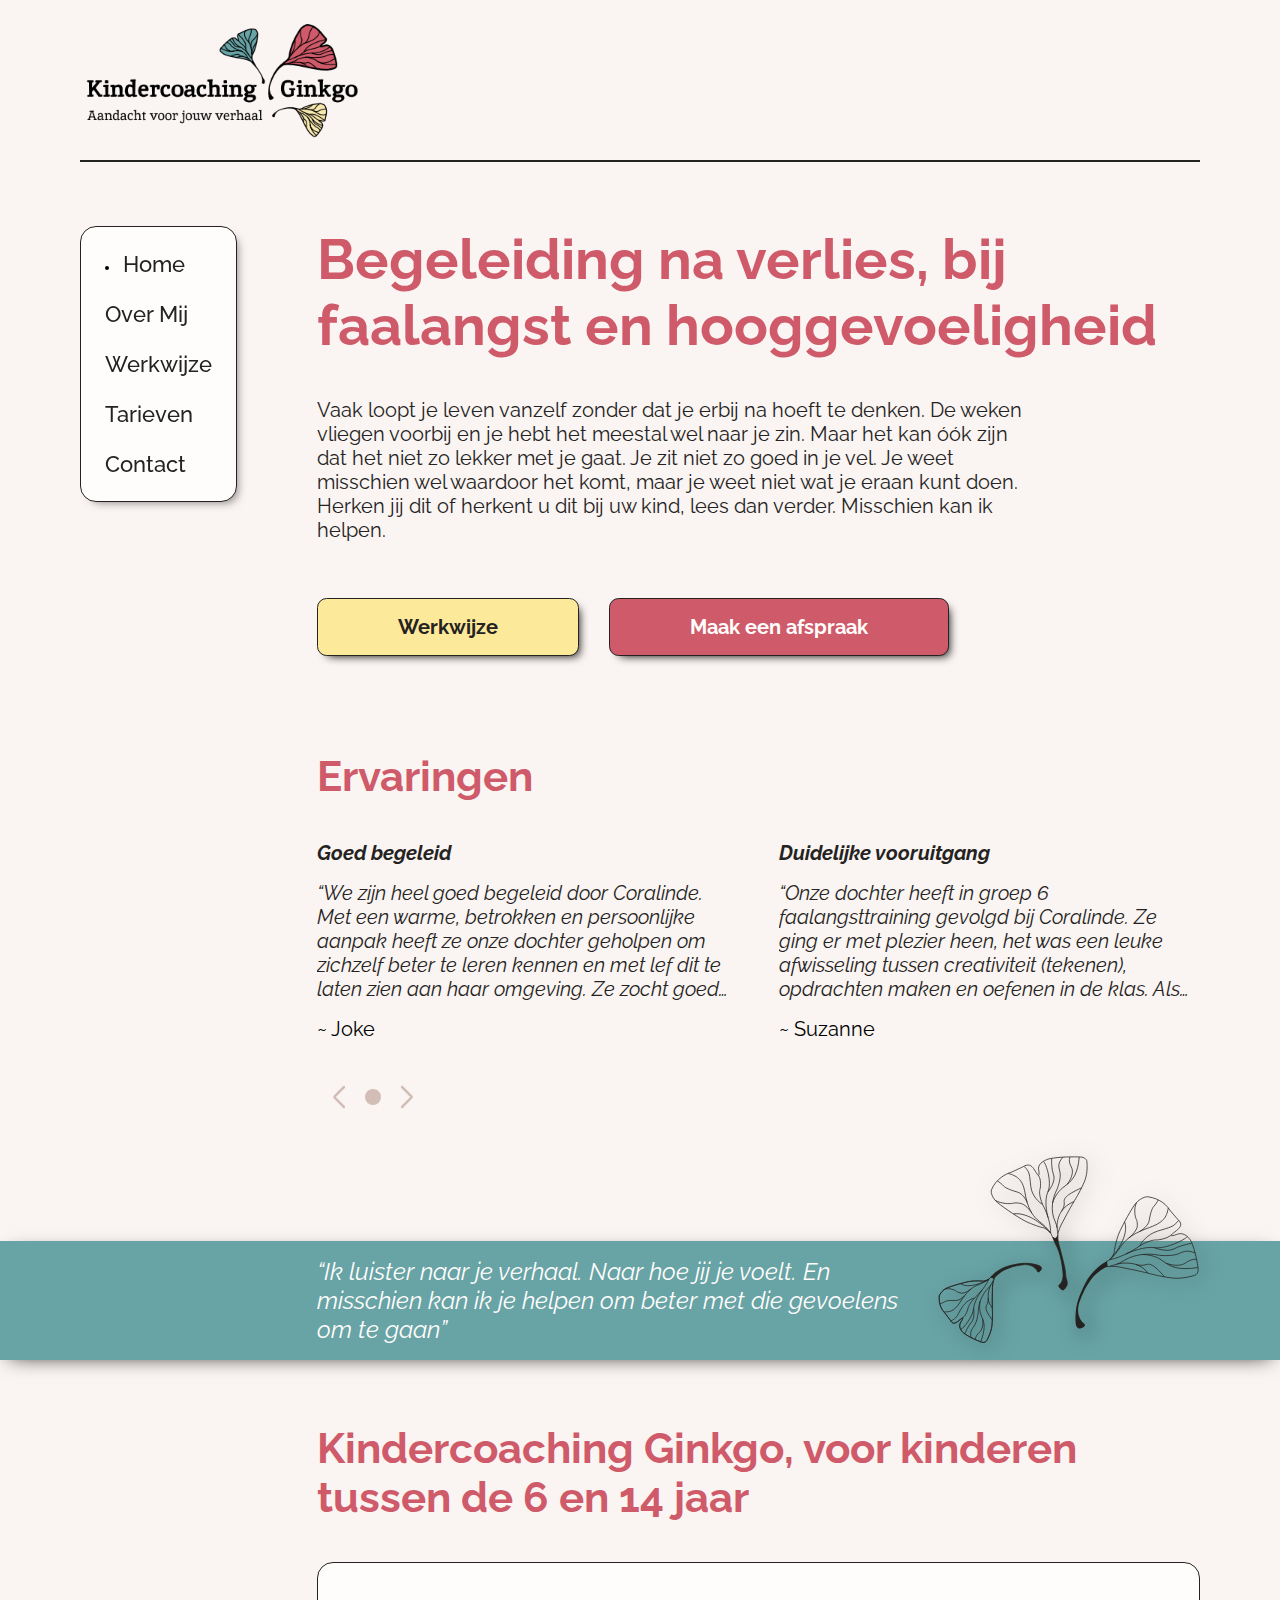
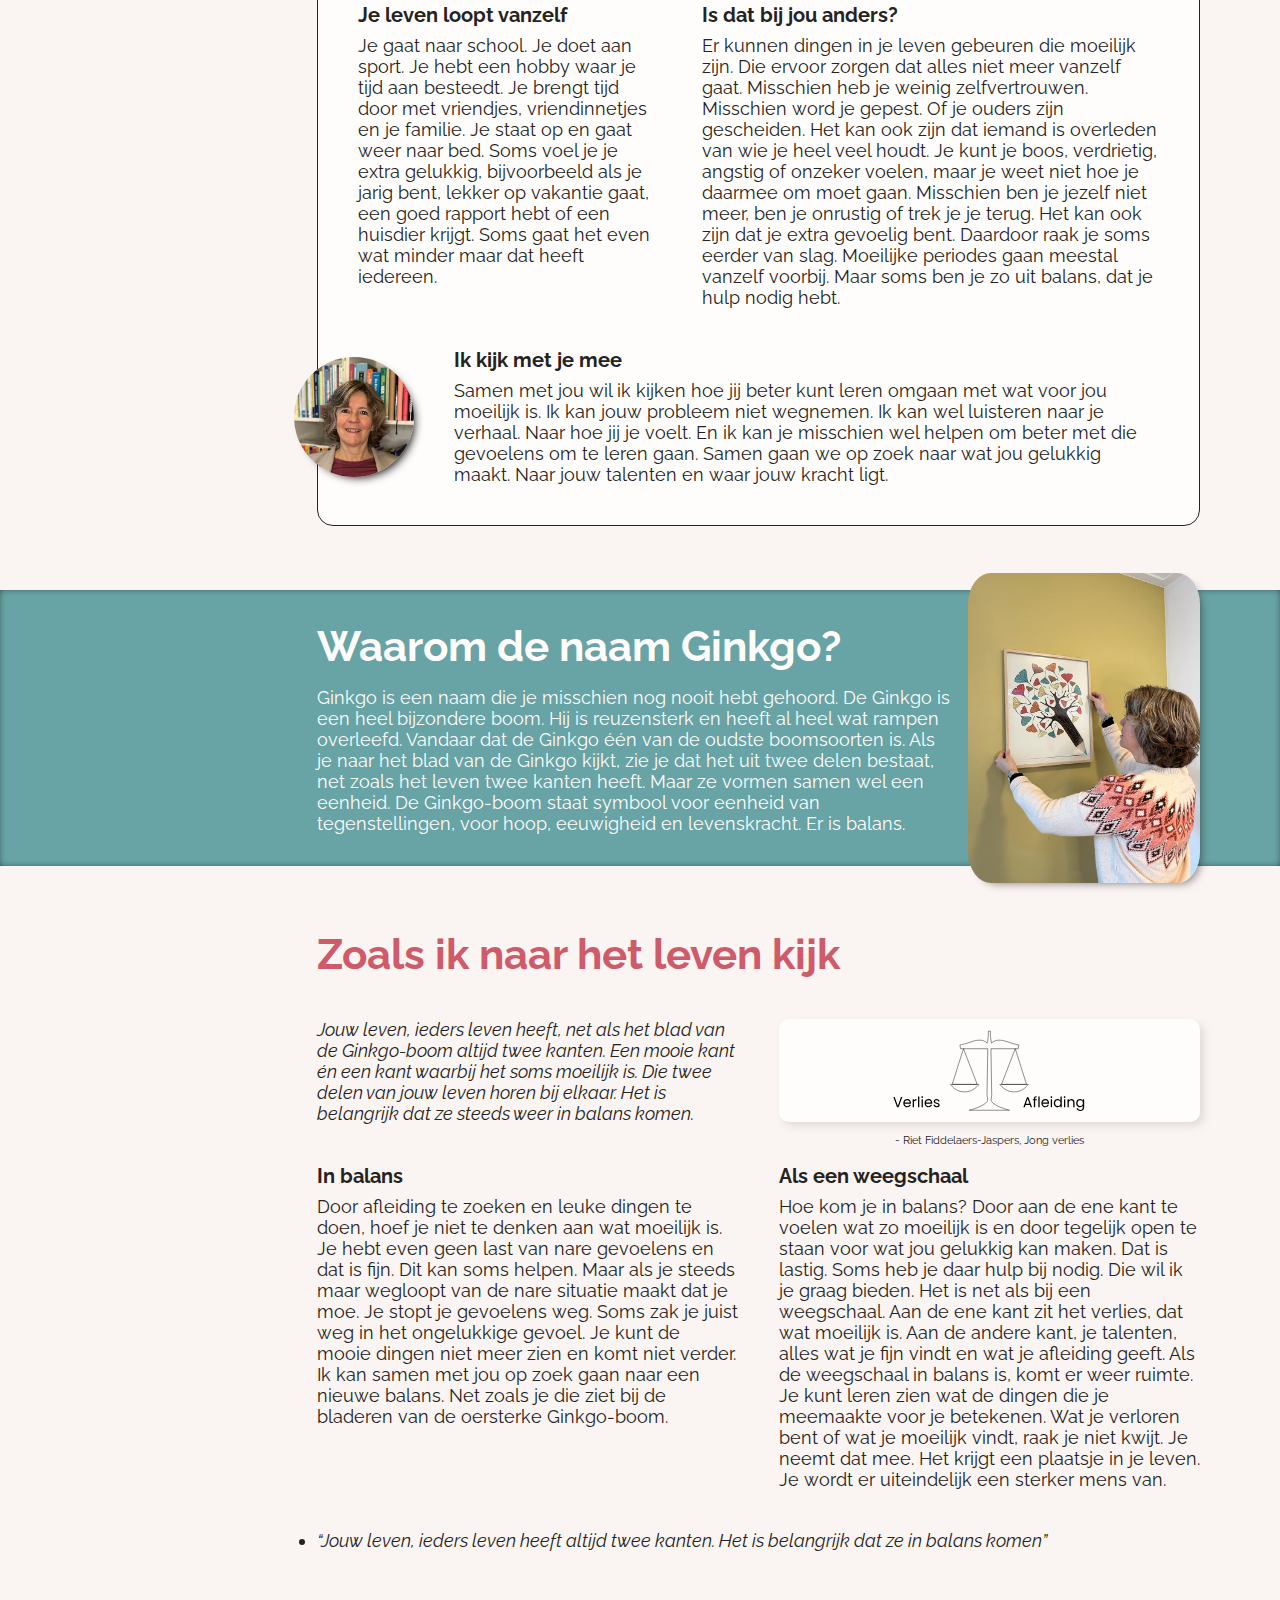
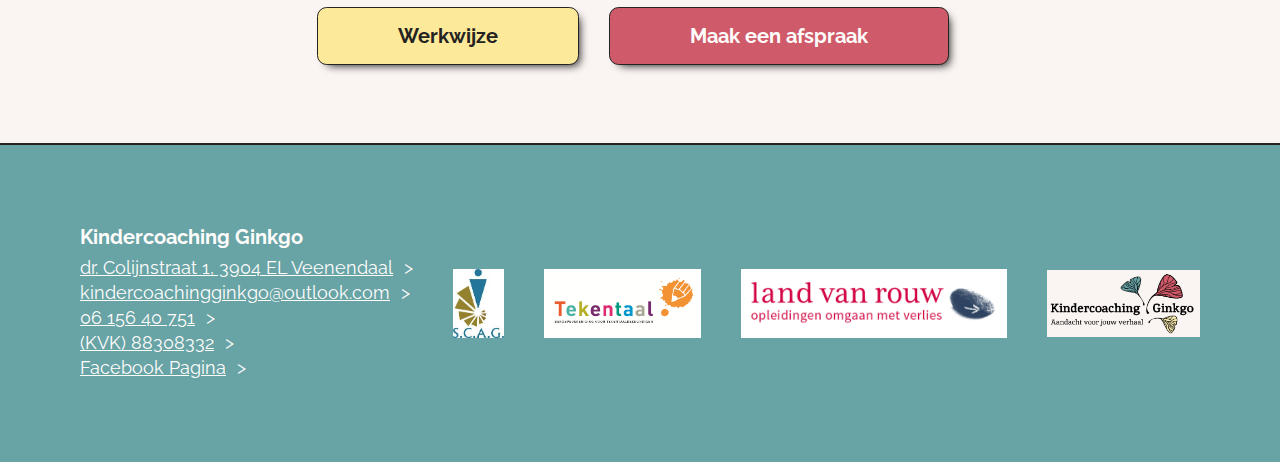
==== commit f9033e33: "v1.1.2 - Fixed bug where a title of an experience was wrong" ====
--- a/index.html
+++ b/index.html
@@ -157,7 +157,7 @@
                 
                     
         <div class="experience">
-            <h3 class="experience__title">Duidelijke voortgang</h3>
+            <h3 class="experience__title">Duidelijke vooruitgang</h3>
             <p class="experience__content">Onze dochter heeft in groep 6 faalangsttraining gevolgd bij Coralinde. Ze ging er met plezier heen, het was een leuke afwisseling tussen creativiteit (tekenen), opdrachten maken en oefenen in de klas. Als ouders werden we goed op de hoogte gehouden over de voortgang en kregen tips voor thuis. In groep 7 zagen we al duidelijke vooruitgang, groep 8 ging soepel en nu in 1 VWO heeft ze nog steeds veel aan de aangeleerde technieken. Wat vooral helpt is dat ze de faalangst herkent en erover kan praten als ze voelt dat het opspeelt.</p>
             <span class="experience__author">Suzanne</span>
         </div>
--- a/css/experiences.css
+++ b/css/experiences.css
@@ -61,7 +61,7 @@
 }
 
 .experience--expanded .experience__content {
-    --max-line-count: 12;
+    --max-line-count: 20;
 }
 
 .experience__content::before {
